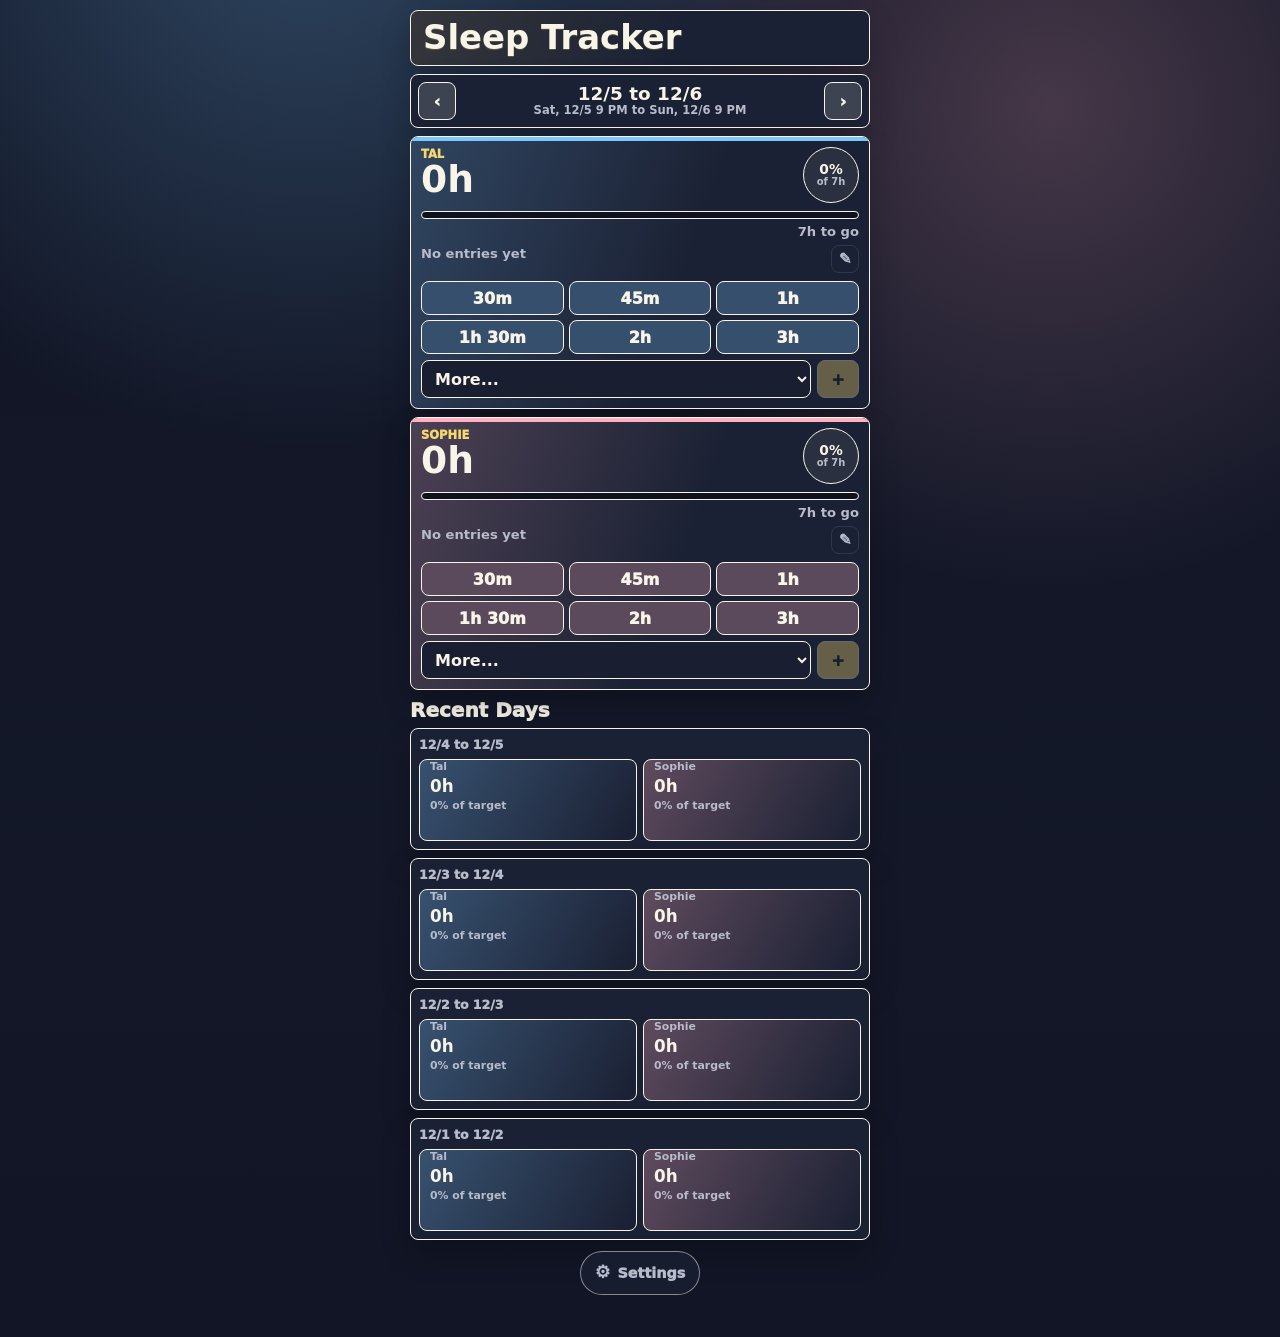
==== index.html @ 24a808a4 "Center labeled settings button" ====
<!doctype html>
<html lang="en">
<head>
  <meta charset="utf-8">
  <meta name="viewport" content="width=device-width, initial-scale=1, viewport-fit=cover">
  <title>Sleep Tracker</title>
  <meta name="theme-color" content="#111525">
  <meta name="apple-mobile-web-app-title" content="Sleep">
  <link rel="icon" href="images/sleep-tracker-icon.png" type="image/png">
  <link rel="shortcut icon" href="images/sleep-tracker-icon.png" type="image/png">
  <link rel="apple-touch-icon" href="images/sleep-tracker-icon.png">
  <link rel="manifest" href="manifest.webmanifest">
  <link rel="stylesheet" href="styles.css">
</head>
<body>
  <main class="app-shell">
    <header class="top-bar">
      <h1>Sleep Tracker</h1>
    </header>

    <section class="period-nav" aria-label="Sleep day controls">
      <button type="button" data-prev-period aria-label="Previous sleep day">‹</button>
      <div>
        <strong data-period-title>9/17 to 9/18</strong>
        <span data-period-range>Thu 9/17 9 PM to Fri 9/18 9 PM</span>
      </div>
      <button type="button" data-next-period aria-label="Next sleep day">›</button>
    </section>

    <section class="today-grid" data-today-grid aria-label="Sleep totals"></section>

    <section class="history-section" aria-label="Nearby sleep days">
      <div class="section-heading">
        <h2>Recent Days</h2>
      </div>
      <div class="history-list" data-history-list></div>
    </section>

    <footer class="bottom-tools">
      <button type="button" class="settings-button" data-open-settings aria-label="Open settings" title="Settings">
        <span aria-hidden="true">&#9881;</span>
        <span>Settings</span>
      </button>
    </footer>
  </main>

  <div class="modal-backdrop" data-settings-backdrop hidden></div>
  <section class="settings-modal" data-settings-modal hidden role="dialog" aria-modal="true" aria-labelledby="settings-title">
    <div class="settings-panel">
      <header>
        <div>
          <p class="eyebrow">Sleep tracker</p>
          <h2 id="settings-title">Settings</h2>
        </div>
        <button type="button" class="plain-x" data-close-settings aria-label="Close settings">×</button>
      </header>

      <section class="settings-section" aria-label="Device settings">
        <h3>Device</h3>
        <div class="self-setting">
          <span>Who am I?</span>
          <div class="person-toggle" data-person-toggle data-selected="Tal" role="radiogroup" aria-label="Who am I?">
            <button type="button" data-self-option="Tal" role="radio" aria-checked="true">Tal</button>
            <button type="button" data-self-option="Sophie" role="radio" aria-checked="false">Sophie</button>
          </div>
        </div>
        <div class="theme-setting">
          <span>Style</span>
          <div class="theme-picker" role="group" aria-label="Style">
            <button type="button" data-theme-option="night" aria-pressed="false" title="Night Shift">
              <span class="theme-icon theme-icon--night" aria-hidden="true"><i></i></span>
              <span>Night</span>
            </button>
            <button type="button" data-theme-option="moon" aria-pressed="false" title="Moon Cards">
              <span class="theme-icon theme-icon--moon" aria-hidden="true"><i></i></span>
              <span>Moon</span>
            </button>
            <button type="button" data-theme-option="ledger" aria-pressed="false" title="Soft Ledger">
              <span class="theme-icon theme-icon--ledger" aria-hidden="true"><i></i></span>
              <span>Ledger</span>
            </button>
            <button type="button" data-theme-option="sunrise" aria-pressed="false" title="Sunrise">
              <span class="theme-icon theme-icon--sunrise" aria-hidden="true"><i></i></span>
              <span>Sunrise</span>
            </button>
          </div>
        </div>
        <label class="toggle-row">
          <span>Compact mode</span>
          <input type="checkbox" data-setting-compact>
        </label>
      </section>

      <section class="settings-section" aria-label="Sleep target settings">
        <h3>Sleep Targets</h3>
        <div class="target-grid">
          <label>
            <span>Tal</span>
            <select data-target-tal></select>
          </label>
          <label>
            <span>Sophie</span>
            <select data-target-sophie></select>
          </label>
        </div>
        <small class="settings-help">Targets sync through the shared sheet once the updated Apps Script is deployed.</small>
      </section>

      <details class="settings-section advanced-settings">
        <summary>
          <span>Advanced settings</span>
          <span class="advanced-arrow" aria-hidden="true">⌄</span>
        </summary>
        <div class="advanced-panel">
          <a class="spreadsheet-link" data-spreadsheet-link href="#" target="_blank" rel="noopener" hidden>Backend Spreadsheet</a>
          <small class="settings-help" data-spreadsheet-missing>Backend spreadsheet link appears after the updated backend syncs once.</small>
          <button type="button" class="subtle-danger" data-reset-local>Reset this phone</button>
        </div>
      </details>

      <div class="settings-actions">
        <button type="button" class="primary" data-save-settings>Save</button>
      </div>
    </div>
  </section>

  <div class="modal-backdrop" data-entry-backdrop hidden></div>
  <section class="entry-modal" data-entry-modal hidden role="dialog" aria-modal="true" aria-labelledby="entry-title">
    <div class="entry-panel">
      <header>
        <div>
          <p class="eyebrow">Sleep entry</p>
          <h2 id="entry-title">Edit sleep</h2>
        </div>
        <button type="button" class="plain-x" data-close-entry aria-label="Cancel edit">×</button>
      </header>

      <label>
        <span>Duration</span>
        <select data-entry-minutes></select>
      </label>

      <div class="entry-actions">
        <button type="button" class="primary" data-save-entry>Save</button>
        <button type="button" class="danger" data-delete-entry>Delete</button>
      </div>
    </div>
  </section>

  <script src="config.js"></script>
  <script src="app.js"></script>
</body>
</html>
---- styles.css ----
:root {
  --ink: #f8f4e8;
  --muted: #b7bbca;
  --bg: #111525;
  --paper: #1b2134;
  --line: #394058;
  --tal: #7cc7ff;
  --sophie: #ffb0c3;
  --accent: #f5d66f;
  --danger: #dd6b6b;
  --shadow: 0 14px 30px rgba(0, 0, 0, 0.24);
}

body[data-theme="moon"] {
  --ink: #17162f;
  --muted: #6f6b80;
  --bg: #f6f1ff;
  --paper: #fffdf7;
  --line: #ddd3f0;
  --tal: #9fc8ff;
  --sophie: #ffd1dc;
  --accent: #c8f18b;
  --danger: #d6485f;
  --shadow: 5px 5px 0 rgba(23, 22, 47, 0.16);
}

body[data-theme="ledger"] {
  --ink: #18231c;
  --muted: #697369;
  --bg: #f7f8ee;
  --paper: #fffef8;
  --line: #d9decf;
  --tal: #b8efd8;
  --sophie: #ffe2a8;
  --accent: #88d1f1;
  --danger: #d84a3c;
  --shadow: 4px 4px 0 rgba(24, 35, 28, 0.13);
}

body[data-theme="sunrise"] {
  --ink: #241a23;
  --muted: #786b72;
  --bg: #fff4e8;
  --paper: #fffdfa;
  --line: #ead8c8;
  --tal: #b5e9ff;
  --sophie: #ffc5a9;
  --accent: #ffd166;
  --danger: #d95d50;
  --shadow: 0 12px 26px rgba(36, 26, 35, 0.14);
}

* { box-sizing: border-box; }

html {
  -webkit-text-size-adjust: 100%;
  scroll-behavior: smooth;
}

body {
  margin: 0;
  min-height: 100vh;
  color: var(--ink);
  background:
    radial-gradient(circle at 24% -8%, color-mix(in srgb, var(--tal) 28%, transparent), transparent 32%),
    radial-gradient(circle at 82% 8%, color-mix(in srgb, var(--sophie) 22%, transparent), transparent 30%),
    linear-gradient(180deg, var(--bg), color-mix(in srgb, var(--bg) 76%, var(--paper)) 58%, var(--bg));
  font-family: Inter, ui-sans-serif, system-ui, -apple-system, BlinkMacSystemFont, "Segoe UI", sans-serif;
  padding: env(safe-area-inset-top) env(safe-area-inset-right) env(safe-area-inset-bottom) env(safe-area-inset-left);
}

body.is-modal-open { overflow: hidden; }
body.reduce-motion *, body.reduce-motion *::before, body.reduce-motion *::after {
  transition: none !important;
  animation: none !important;
  scroll-behavior: auto !important;
}

button, input, select { font: inherit; }
button { cursor: pointer; color: inherit; }
[hidden] { display: none !important; }

.app-shell {
  width: min(100% - 18px, 460px);
  margin: 0 auto;
  padding: 10px 0 42px;
  display: grid;
  gap: 8px;
}

.top-bar,
.period-nav,
.sleep-card,
.history-day,
.settings-panel,
.entry-panel {
  border: 1px solid var(--ink);
  border-radius: 8px;
  background: var(--paper);
  box-shadow: var(--shadow);
}

.top-bar {
  min-height: 56px;
  display: block;
  padding: 10px 12px;
  background:
    linear-gradient(110deg, color-mix(in srgb, var(--accent) 12%, transparent), transparent 58%),
    var(--paper);
}

.top-bar h1 {
  margin: 0;
  font-size: clamp(1.82rem, 7.4vw, 2.12rem);
  line-height: 0.98;
  letter-spacing: 0;
  text-wrap: nowrap;
  text-shadow: 0 1px 0 color-mix(in srgb, var(--accent) 22%, transparent);
}

button {
  min-height: 38px;
  border: 1px solid var(--ink);
  border-radius: 8px;
  background: color-mix(in srgb, var(--paper) 84%, var(--ink));
  color: var(--ink);
  padding: 0 10px;
  font-weight: 950;
  box-shadow: none;
  transition: transform 150ms ease, background 150ms ease;
}

button:hover {
  transform: translateY(-1px);
}

button.primary {
  background: var(--accent);
  color: #111525;
}

button.danger,
.danger {
  color: var(--danger);
  border-color: var(--danger);
}

.settings-button {
  width: auto;
  min-height: 44px;
  padding: 0 14px;
  display: inline-flex;
  align-items: center;
  justify-content: center;
  gap: 7px;
  margin: 0 auto;
  border-color: color-mix(in srgb, var(--ink) 50%, transparent);
  border-radius: 999px;
  background: color-mix(in srgb, var(--paper) 72%, transparent);
  color: var(--muted);
  font-size: 0.9rem;
  line-height: 1;
}

.settings-button span:first-child {
  font-size: 1.1rem;
}

.settings-button:hover {
  color: var(--ink);
  background: color-mix(in srgb, var(--accent) 22%, var(--paper));
  transform: translateY(-1px);
}

.bottom-tools {
  display: flex;
  justify-content: center;
  padding: 3px 2px 0;
}

.period-nav {
  display: grid;
  grid-template-columns: 38px minmax(0, 1fr) 38px;
  gap: 6px;
  align-items: center;
  padding: 7px;
  text-align: center;
}

.period-nav strong {
  display: block;
  font-size: 1.15rem;
  line-height: 1.05;
}

.period-nav span {
  display: block;
  color: var(--muted);
  font-size: 0.72rem;
  font-weight: 830;
  line-height: 1.2;
}

.today-grid {
  display: grid;
  gap: 8px;
}

.sleep-card {
  position: relative;
  overflow: hidden;
  padding: 10px;
  background:
    linear-gradient(110deg, color-mix(in srgb, var(--card-color) 22%, transparent), transparent 58%),
    var(--paper);
}

.sleep-card::before {
  content: "";
  position: absolute;
  inset: 0;
  height: 4px;
  background: var(--card-color);
}

.tal-card { --card-color: var(--tal); }
.sophie-card { --card-color: var(--sophie); }

.card-top {
  display: flex;
  justify-content: space-between;
  gap: 8px;
  align-items: start;
}

.person-name {
  margin: 0 0 2px;
  color: var(--accent);
  text-transform: uppercase;
  font-size: 0.72rem;
  font-weight: 950;
}

.card-top h2 {
  margin: 0;
  font-size: 2.35rem;
  line-height: 0.9;
}

.goal-badge {
  width: 56px;
  min-height: 56px;
  border-radius: 50%;
  display: grid;
  place-items: center;
  align-content: center;
  background: conic-gradient(var(--card-color) var(--progress), rgba(127,127,127,0.16) 0);
  border: 1px solid var(--ink);
  font-size: 0.62rem;
  text-align: center;
}

.goal-badge strong {
  font-size: 0.86rem;
  line-height: 1;
}

.goal-badge span {
  color: var(--muted);
  font-weight: 850;
}

.progress-track {
  height: 8px;
  border: 1px solid var(--ink);
  border-radius: 999px;
  margin: 8px 0 5px;
  overflow: hidden;
  background: color-mix(in srgb, var(--bg) 82%, #000);
}

.progress-track span {
  display: block;
  width: var(--progress);
  height: 100%;
  background: var(--card-color);
}

.sleep-status {
  display: flex;
  justify-content: flex-end;
  margin: 0 0 6px;
  color: var(--muted);
  font-size: 0.82rem;
  font-weight: 900;
}

.sleep-status strong {
  color: var(--muted);
}

.entry-row {
  display: grid;
  grid-template-columns: minmax(0, 1fr) 30px;
  gap: 6px;
  align-items: start;
  min-height: 26px;
}

.entry-list {
  color: color-mix(in srgb, var(--ink) 86%, var(--muted));
  font-size: 0.82rem;
  font-weight: 760;
  line-height: 1.35;
}

.entry-piece {
  display: inline-flex;
  align-items: baseline;
  gap: 0.18rem;
  margin: 0 0.55rem 0.18rem 0;
}

.entry-link {
  display: inline;
  min-height: 0;
  border: 0;
  border-radius: 0;
  background: transparent;
  color: inherit;
  padding: 0 1px;
  font-weight: 820;
  text-align: left;
  pointer-events: auto;
  text-decoration: underline;
  text-decoration-thickness: 1px;
  text-underline-offset: 3px;
  text-decoration-color: color-mix(in srgb, var(--card-color) 64%, transparent);
}

.entry-list.is-editing .entry-link {
  color: var(--accent);
  text-decoration-color: currentColor;
}

.entry-link:hover {
  color: var(--accent);
}

.entry-separator {
  color: var(--muted);
}

.empty-entry {
  color: var(--muted);
}

.edit-icon {
  justify-self: end;
  width: 28px;
  min-height: 28px;
  padding: 0;
  border-color: color-mix(in srgb, var(--line) 70%, transparent);
  background: transparent;
  color: var(--muted);
  font-size: 0.95rem;
}

.edit-icon:hover {
  color: var(--ink);
  background: color-mix(in srgb, var(--accent) 22%, transparent);
}

.quick-add {
  margin-top: 8px;
}

.quick-add div {
  display: grid;
  grid-template-columns: repeat(3, minmax(0, 1fr));
  gap: 5px;
}

.quick-add button {
  min-height: 34px;
  padding: 0 4px;
  background: color-mix(in srgb, var(--card-color) 28%, var(--paper));
}

.custom-add {
  display: grid;
  grid-template-columns: minmax(0, 1fr) 42px;
  gap: 6px;
  margin-top: 6px;
}

.custom-add button {
  padding: 0;
  background: var(--accent);
  color: #111525;
}

.custom-add button:disabled {
  opacity: 0.34;
  cursor: default;
}

input, select {
  width: 100%;
  min-height: 38px;
  border: 1px solid var(--ink);
  border-radius: 8px;
  background: color-mix(in srgb, var(--paper) 78%, var(--bg));
  color: var(--ink);
  padding: 7px 9px;
  font-weight: 850;
}

label {
  display: grid;
  gap: 5px;
}

label span,
.self-setting > span,
.theme-setting > span,
.eyebrow {
  color: var(--muted);
  text-transform: uppercase;
  font-size: 0.72rem;
  font-weight: 950;
}

.history-section {
  display: grid;
  gap: 7px;
  margin-top: 2px;
}

.section-heading h2 {
  margin: 0;
  color: var(--ink);
  font-size: 1.25rem;
  line-height: 1.05;
  font-weight: 950;
}

.history-list {
  display: grid;
  gap: 8px;
}

.history-day {
  padding: 8px;
}

.history-day h3 {
  margin: 0 0 7px;
  color: var(--muted);
  font-size: 0.78rem;
  font-weight: 950;
}

.mini-pair {
  display: grid;
  grid-template-columns: 1fr 1fr;
  gap: 6px;
}

.mini-card {
  min-height: 82px;
  display: grid;
  align-content: start;
  gap: 3px;
  text-align: left;
  background:
    linear-gradient(120deg, color-mix(in srgb, var(--card-color) 30%, transparent), transparent),
    color-mix(in srgb, var(--paper) 86%, var(--bg));
}

.mini-card span,
.mini-card small {
  color: var(--muted);
  font-size: 0.68rem;
  font-weight: 900;
}

.mini-card strong {
  font-size: 1.05rem;
}

.modal-backdrop {
  position: fixed;
  inset: 0;
  z-index: 10;
  background: rgba(0, 0, 0, 0.62);
}

.settings-modal,
.entry-modal {
  position: fixed;
  inset: 8px;
  z-index: 11;
  display: grid;
  place-items: end center;
}

.settings-panel,
.entry-panel {
  width: min(100%, 440px);
  max-height: calc(100vh - 16px);
  overflow-y: auto;
  padding: 14px;
  display: grid;
  gap: 12px;
}

.settings-panel header,
.entry-panel header {
  display: flex;
  justify-content: space-between;
  gap: 12px;
  align-items: start;
}

.settings-panel h2,
.entry-panel h2 {
  margin: 0;
  font-size: 1.85rem;
}

.plain-x {
  width: 40px;
  min-height: 40px;
  padding: 0;
  font-size: 1.35rem;
  line-height: 1;
  transition: transform 150ms ease, background 150ms ease;
}

.plain-x:hover {
  transform: rotate(12deg);
}

.settings-section {
  display: grid;
  gap: 9px;
  border-top: 1px solid var(--line);
  padding-top: 10px;
}

.settings-section h3 {
  margin: 0;
  font-size: 1rem;
}

.self-setting {
  display: grid;
  gap: 7px;
}

.person-toggle {
  position: relative;
  display: grid;
  grid-template-columns: 1fr 1fr;
  gap: 0;
  padding: 4px;
  border: 1px solid var(--line);
  border-radius: 999px;
  background: color-mix(in srgb, var(--paper) 78%, var(--bg));
  overflow: hidden;
}

.person-toggle::before {
  content: "";
  position: absolute;
  left: 4px;
  top: 4px;
  bottom: 4px;
  width: calc(50% - 4px);
  border-radius: 999px;
  background:
    linear-gradient(120deg, color-mix(in srgb, var(--accent) 78%, #fff), color-mix(in srgb, var(--tal) 58%, var(--sophie)));
  box-shadow: inset 0 0 0 1px color-mix(in srgb, var(--ink) 52%, transparent);
  transition: transform 170ms ease;
}

.person-toggle[data-selected="Sophie"]::before {
  transform: translateX(100%);
}

.person-toggle button {
  position: relative;
  z-index: 1;
  min-height: 42px;
  border: 0;
  border-radius: 999px;
  background: transparent;
  color: var(--muted);
  opacity: 0.46;
  font-size: 1rem;
  transition: color 150ms ease, opacity 150ms ease;
}

.person-toggle button:hover {
  transform: none;
}

.person-toggle button.is-selected {
  color: #111525;
  opacity: 1;
}

.theme-setting {
  display: grid;
  gap: 7px;
}

.theme-picker {
  display: grid;
  grid-template-columns: repeat(4, minmax(0, 1fr));
  gap: 7px;
}

.theme-picker button {
  min-height: 74px;
  padding: 7px 5px;
  display: grid;
  place-items: center;
  gap: 5px;
  border-color: var(--line);
  background: color-mix(in srgb, var(--paper) 78%, var(--bg));
  color: var(--muted);
  font-size: 0.68rem;
}

.theme-picker button.is-selected {
  border-color: var(--accent);
  color: var(--ink);
  background: color-mix(in srgb, var(--accent) 18%, var(--paper));
  box-shadow: inset 0 0 0 2px color-mix(in srgb, var(--accent) 34%, transparent);
}

.theme-icon {
  width: 36px;
  height: 36px;
  border: 1px solid currentColor;
  border-radius: 8px;
  display: block;
  position: relative;
  overflow: hidden;
  background: var(--theme-bg);
}

.theme-icon i,
.theme-icon::before,
.theme-icon::after {
  content: "";
  position: absolute;
  display: block;
}

.theme-icon i {
  inset: auto 6px 6px 6px;
  height: 8px;
  border-radius: 999px;
  background: var(--theme-line);
}

.theme-icon::before {
  width: 13px;
  height: 13px;
  left: 7px;
  top: 7px;
  border-radius: 50%;
  background: var(--theme-dot);
}

.theme-icon::after {
  right: 6px;
  top: 8px;
  width: 8px;
  height: 20px;
  border-radius: 999px;
  background: color-mix(in srgb, var(--theme-dot) 64%, transparent);
}

.theme-icon--night {
  --theme-bg: #111525;
  --theme-line: #f5d66f;
  --theme-dot: #7cc7ff;
}

.theme-icon--moon {
  --theme-bg: #f6f1ff;
  --theme-line: #c8f18b;
  --theme-dot: #9fc8ff;
}

.theme-icon--ledger {
  --theme-bg: #f7f8ee;
  --theme-line: #88d1f1;
  --theme-dot: #b8efd8;
}

.theme-icon--sunrise {
  --theme-bg: #fff4e8;
  --theme-line: #ffd166;
  --theme-dot: #ffc5a9;
}

.target-grid {
  display: grid;
  grid-template-columns: 1fr 1fr;
  gap: 8px;
}

.settings-help {
  color: var(--muted);
  font-weight: 760;
  line-height: 1.3;
}

.toggle-row {
  display: grid;
  grid-template-columns: 1fr auto;
  align-items: center;
}

.toggle-row input {
  appearance: none;
  width: 48px;
  min-height: 28px;
  border-radius: 999px;
  padding: 3px;
  background: color-mix(in srgb, var(--line) 62%, var(--paper));
  accent-color: var(--accent);
  position: relative;
  transition: background 160ms ease;
}

.toggle-row input::before {
  content: "";
  display: block;
  width: 20px;
  height: 20px;
  border-radius: 50%;
  background: var(--paper);
  border: 1px solid var(--ink);
  transition: transform 160ms ease;
}

.toggle-row input:checked {
  background: var(--accent);
}

.toggle-row input:checked::before {
  transform: translateX(20px);
}

.advanced-settings {
  gap: 0;
}

.advanced-settings summary {
  min-height: 36px;
  display: flex;
  align-items: center;
  justify-content: space-between;
  gap: 8px;
  color: var(--muted);
  cursor: pointer;
  font-size: 0.82rem;
  font-weight: 900;
  list-style: none;
}

.advanced-settings summary::-webkit-details-marker {
  display: none;
}

.advanced-arrow {
  color: var(--accent);
  transition: transform 150ms ease;
}

.advanced-settings[open] .advanced-arrow {
  transform: rotate(180deg);
}

.advanced-panel {
  display: grid;
  gap: 8px;
  padding-top: 6px;
}

.spreadsheet-link {
  min-height: 34px;
  border: 1px solid color-mix(in srgb, var(--line) 64%, transparent);
  border-radius: 8px;
  display: flex;
  align-items: center;
  justify-content: space-between;
  gap: 8px;
  padding: 7px 9px;
  color: var(--muted);
  background: transparent;
  font-size: 0.82rem;
  font-weight: 850;
  text-decoration: none;
}

.spreadsheet-link::after {
  content: "↗";
  color: var(--accent);
  font-weight: 950;
}

.spreadsheet-link:hover {
  color: var(--ink);
  background: color-mix(in srgb, var(--accent) 10%, transparent);
  transform: translateY(-1px);
}

.entry-actions {
  display: grid;
  grid-template-columns: 1fr 1fr;
  gap: 7px;
}

.subtle-danger {
  min-height: 34px;
  border-color: color-mix(in srgb, var(--danger) 46%, transparent);
  background: transparent;
  color: color-mix(in srgb, var(--danger) 86%, var(--muted));
  font-size: 0.82rem;
}

.settings-actions {
  display: grid;
}

body.compact-mode .app-shell {
  gap: 6px;
}

body.compact-mode .sleep-card {
  padding: 8px;
}

body.compact-mode .card-top h2 {
  font-size: 2rem;
}

body.compact-mode .goal-badge {
  width: 48px;
  min-height: 48px;
}

body.compact-mode .quick-add button {
  min-height: 30px;
}

body.compact-mode .period-nav span,
body.compact-mode .entry-list,
body.compact-mode .sleep-status {
  font-size: 0.74rem;
}

@media (max-width: 390px) {
  .quick-add div { grid-template-columns: repeat(2, minmax(0, 1fr)); }
  .top-bar h1 { font-size: 1.72rem; }
  .theme-picker { grid-template-columns: repeat(2, minmax(0, 1fr)); }
}
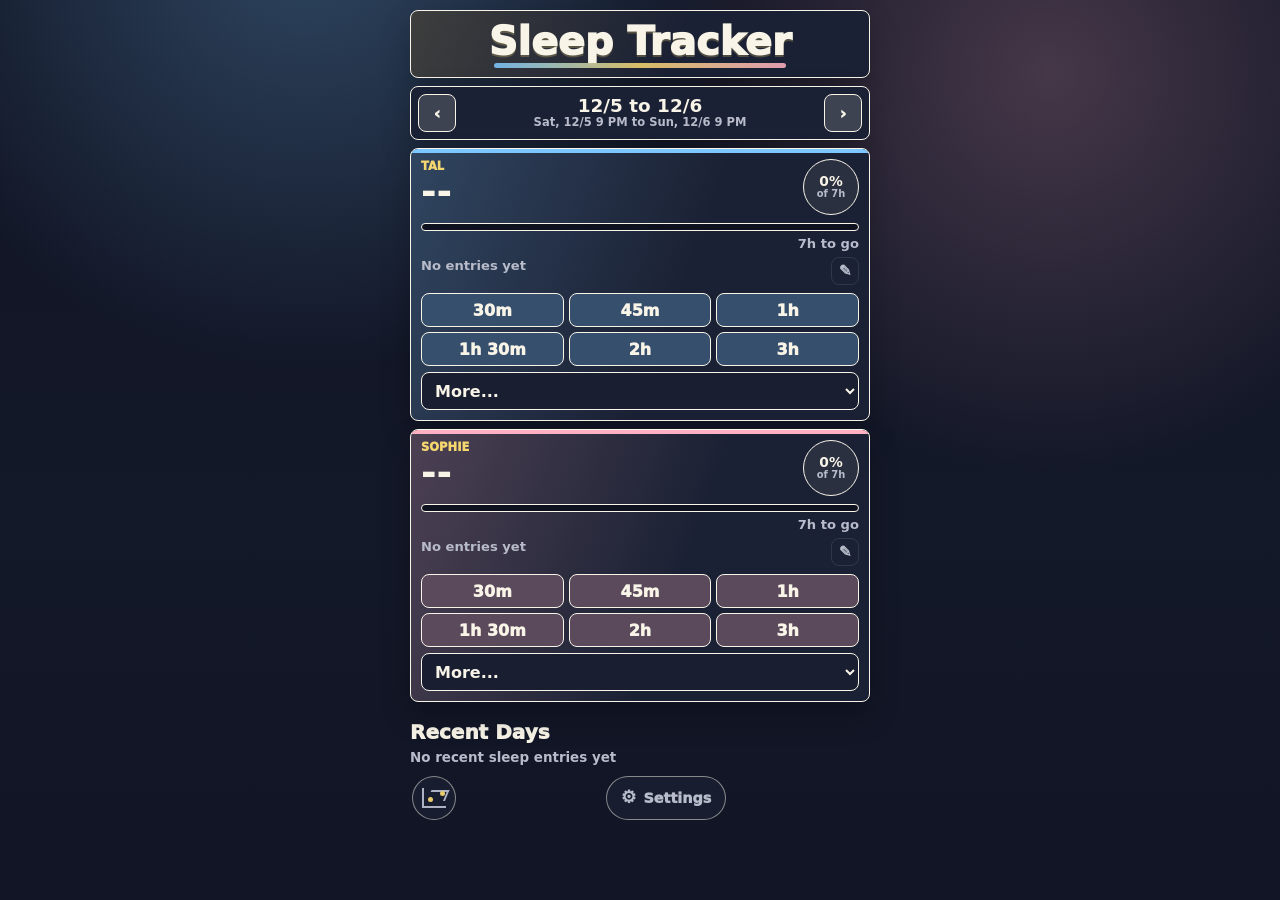
==== commit f85ac8ce: "Add sleep history chart" ====
--- a/index.html
+++ b/index.html
@@ -37,6 +37,9 @@
     </section>
 
     <footer class="bottom-tools">
+      <button type="button" class="history-button" data-open-history aria-label="Open sleep history" title="Sleep history">
+        <span class="line-chart-icon" aria-hidden="true"><i></i></span>
+      </button>
       <button type="button" class="settings-button" data-open-settings aria-label="Open settings" title="Settings">
         <span aria-hidden="true">&#9881;</span>
         <span>Settings</span>
@@ -124,6 +127,25 @@
     </div>
   </section>
 
+  <div class="modal-backdrop" data-history-backdrop hidden></div>
+  <section class="history-modal" data-history-modal hidden role="dialog" aria-modal="true" aria-labelledby="history-title">
+    <div class="history-panel">
+      <header>
+        <div>
+          <p class="eyebrow">Sleep tracker</p>
+          <h2 id="history-title">Sleep history</h2>
+        </div>
+        <button type="button" class="plain-x" data-close-history aria-label="Close history">×</button>
+      </header>
+      <div class="history-legend" aria-label="Chart legend">
+        <span><i class="tal-legend"></i>Tal</span>
+        <span><i class="sophie-legend"></i>Sophie</span>
+        <span><i class="star-legend"></i>Target met</span>
+      </div>
+      <div class="history-chart-shell" data-history-chart></div>
+    </div>
+  </section>
+
   <div class="modal-backdrop" data-entry-backdrop hidden></div>
   <section class="entry-modal" data-entry-modal hidden role="dialog" aria-modal="true" aria-labelledby="entry-title">
     <div class="entry-panel">
--- a/styles.css
+++ b/styles.css
@@ -93,6 +93,7 @@
 .sleep-card,
 .history-day,
 .settings-panel,
+.history-panel,
 .entry-panel {
   border: 1px solid var(--ink);
   border-radius: 8px;
@@ -101,21 +102,37 @@
 }
 
 .top-bar {
-  min-height: 56px;
+  min-height: 68px;
   display: block;
-  padding: 10px 12px;
+  padding: 12px 14px 10px;
+  text-align: center;
   background:
-    linear-gradient(110deg, color-mix(in srgb, var(--accent) 12%, transparent), transparent 58%),
+    linear-gradient(110deg, color-mix(in srgb, var(--accent) 16%, transparent), transparent 58%),
     var(--paper);
 }
 
 .top-bar h1 {
+  position: relative;
+  display: inline-block;
   margin: 0;
-  font-size: clamp(1.82rem, 7.4vw, 2.12rem);
-  line-height: 0.98;
+  font-size: 2.48rem;
+  line-height: 0.94;
   letter-spacing: 0;
-  text-wrap: nowrap;
-  text-shadow: 0 1px 0 color-mix(in srgb, var(--accent) 22%, transparent);
+  white-space: nowrap;
+  font-weight: 1000;
+  text-shadow: 0 2px 0 color-mix(in srgb, var(--accent) 24%, transparent);
+}
+
+.top-bar h1::after {
+  content: "";
+  position: absolute;
+  left: 5px;
+  right: 5px;
+  bottom: -8px;
+  height: 5px;
+  border-radius: 999px;
+  background: linear-gradient(90deg, var(--tal), var(--accent), var(--sophie));
+  opacity: 0.86;
 }
 
 button {
@@ -172,8 +189,73 @@
   transform: translateY(-1px);
 }
 
+.history-button {
+  width: 44px;
+  min-height: 44px;
+  padding: 0;
+  display: inline-grid;
+  place-items: center;
+  border-color: color-mix(in srgb, var(--ink) 50%, transparent);
+  border-radius: 999px;
+  background: color-mix(in srgb, var(--paper) 72%, transparent);
+  color: var(--muted);
+}
+
+.history-button:hover {
+  color: var(--ink);
+  background: color-mix(in srgb, var(--accent) 22%, var(--paper));
+}
+
+.line-chart-icon {
+  position: relative;
+  width: 24px;
+  height: 20px;
+  border-left: 2px solid currentColor;
+  border-bottom: 2px solid currentColor;
+  opacity: 0.95;
+}
+
+.line-chart-icon::before,
+.line-chart-icon::after,
+.line-chart-icon i {
+  content: "";
+  position: absolute;
+  display: block;
+}
+
+.line-chart-icon::before {
+  left: 3px;
+  bottom: 5px;
+  width: 16px;
+  height: 9px;
+  border-top: 2px solid currentColor;
+  border-right: 2px solid currentColor;
+  transform: skew(-22deg);
+  transform-origin: bottom left;
+}
+
+.line-chart-icon::after,
+.line-chart-icon i {
+  width: 5px;
+  height: 5px;
+  border-radius: 50%;
+  background: var(--accent);
+}
+
+.line-chart-icon::after {
+  left: 4px;
+  bottom: 4px;
+}
+
+.line-chart-icon i {
+  right: 1px;
+  top: 3px;
+}
+
 .bottom-tools {
   display: flex;
+  gap: 8px;
+  align-items: center;
   justify-content: center;
   padding: 3px 2px 0;
 }
@@ -241,6 +323,15 @@
   font-weight: 950;
 }
 
+.target-star {
+  display: inline-block;
+  margin-left: 6px;
+  color: var(--accent);
+  font-size: 0.9rem;
+  line-height: 1;
+  filter: drop-shadow(0 0 5px color-mix(in srgb, var(--accent) 42%, transparent));
+}
+
 .card-top h2 {
   margin: 0;
   font-size: 2.35rem;
@@ -307,11 +398,21 @@
   min-height: 26px;
 }
 
+.entry-row.is-editing {
+  grid-template-columns: 1fr;
+  gap: 8px;
+}
+
 .entry-list {
   color: color-mix(in srgb, var(--ink) 86%, var(--muted));
   font-size: 0.82rem;
   font-weight: 760;
   line-height: 1.35;
+}
+
+.entry-list.is-editing {
+  display: grid;
+  gap: 6px;
 }
 
 .entry-piece {
@@ -347,6 +448,61 @@
   color: var(--accent);
 }
 
+.entry-edit-row {
+  min-height: 38px;
+  display: grid;
+  grid-template-columns: minmax(0, 1fr) auto;
+  gap: 8px;
+  align-items: center;
+  border: 1px solid color-mix(in srgb, var(--line) 72%, transparent);
+  border-radius: 8px;
+  padding: 4px 5px 4px 9px;
+  background: color-mix(in srgb, var(--bg) 38%, transparent);
+}
+
+.entry-edit-duration {
+  min-height: 28px;
+  justify-self: start;
+  border: 0;
+  border-radius: 0;
+  background: transparent;
+  color: var(--ink);
+  padding: 0;
+  font-size: 0.95rem;
+  font-weight: 950;
+  text-align: left;
+}
+
+.entry-edit-duration:hover {
+  color: var(--accent);
+  transform: none;
+}
+
+.entry-edit-actions {
+  display: flex;
+  gap: 5px;
+}
+
+.entry-action-button {
+  width: 30px;
+  min-height: 30px;
+  padding: 0;
+  border-color: color-mix(in srgb, var(--line) 70%, transparent);
+  background: color-mix(in srgb, var(--paper) 52%, transparent);
+  color: var(--muted);
+  font-size: 1rem;
+}
+
+.entry-action-button:hover {
+  color: var(--ink);
+  background: color-mix(in srgb, var(--accent) 18%, transparent);
+}
+
+.entry-action-button.danger:hover {
+  color: var(--danger);
+  background: color-mix(in srgb, var(--danger) 13%, transparent);
+}
+
 .entry-separator {
   color: var(--muted);
 }
@@ -371,6 +527,15 @@
   background: color-mix(in srgb, var(--accent) 22%, transparent);
 }
 
+.done-editing-button {
+  justify-self: stretch;
+  min-height: 36px;
+  border-color: color-mix(in srgb, var(--accent) 58%, var(--line));
+  background: color-mix(in srgb, var(--accent) 20%, var(--paper));
+  color: var(--ink);
+  font-size: 0.82rem;
+}
+
 .quick-add {
   margin-top: 8px;
 }
@@ -389,20 +554,8 @@
 
 .custom-add {
   display: grid;
-  grid-template-columns: minmax(0, 1fr) 42px;
-  gap: 6px;
+  grid-template-columns: 1fr;
   margin-top: 6px;
-}
-
-.custom-add button {
-  padding: 0;
-  background: var(--accent);
-  color: #111525;
-}
-
-.custom-add button:disabled {
-  opacity: 0.34;
-  cursor: default;
 }
 
 input, select {
@@ -434,7 +587,7 @@
 .history-section {
   display: grid;
   gap: 7px;
-  margin-top: 2px;
+  margin-top: 12px;
 }
 
 .section-heading h2 {
@@ -450,6 +603,13 @@
   gap: 8px;
 }
 
+.empty-history {
+  margin: 0;
+  color: var(--muted);
+  font-size: 0.84rem;
+  font-weight: 820;
+}
+
 .history-day {
   padding: 8px;
 }
@@ -468,16 +628,36 @@
 }
 
 .mini-card {
+  position: relative;
   min-height: 82px;
   display: grid;
   align-content: start;
   gap: 3px;
   text-align: left;
+  overflow: hidden;
   background:
     linear-gradient(120deg, color-mix(in srgb, var(--card-color) 30%, transparent), transparent),
     color-mix(in srgb, var(--paper) 86%, var(--bg));
 }
 
+.mini-card::before {
+  content: "";
+  position: absolute;
+  inset: 0 auto 0 0;
+  width: var(--mini-progress);
+  background: linear-gradient(90deg, color-mix(in srgb, var(--card-color) 35%, transparent), transparent);
+  opacity: 0.82;
+}
+
+.mini-card > * {
+  position: relative;
+  z-index: 1;
+}
+
+.mini-card.is-empty {
+  opacity: 0.72;
+}
+
 .mini-card span,
 .mini-card small {
   color: var(--muted);
@@ -487,6 +667,12 @@
 
 .mini-card strong {
   font-size: 1.05rem;
+}
+
+.mini-star {
+  margin-left: 4px;
+  color: var(--accent);
+  font-style: normal;
 }
 
 .modal-backdrop {
@@ -497,15 +683,28 @@
 }
 
 .settings-modal,
+.history-modal,
 .entry-modal {
   position: fixed;
   inset: 8px;
   z-index: 11;
   display: grid;
+}
+
+.settings-modal {
   place-items: end center;
 }
 
+.entry-modal {
+  place-items: center;
+}
+
+.history-modal {
+  place-items: center;
+}
+
 .settings-panel,
+.history-panel,
 .entry-panel {
   width: min(100%, 440px);
   max-height: calc(100vh - 16px);
@@ -515,7 +714,12 @@
   gap: 12px;
 }
 
+.history-panel {
+  width: min(100%, 720px);
+}
+
 .settings-panel header,
+.history-panel header,
 .entry-panel header {
   display: flex;
   justify-content: space-between;
@@ -524,9 +728,150 @@
 }
 
 .settings-panel h2,
+.history-panel h2,
 .entry-panel h2 {
   margin: 0;
   font-size: 1.85rem;
+}
+
+.history-legend {
+  display: flex;
+  flex-wrap: wrap;
+  gap: 7px;
+  color: var(--muted);
+  font-size: 0.76rem;
+  font-weight: 900;
+}
+
+.history-legend span {
+  display: inline-flex;
+  align-items: center;
+  gap: 5px;
+}
+
+.history-legend i {
+  width: 14px;
+  height: 4px;
+  border-radius: 999px;
+  display: inline-block;
+}
+
+.history-legend .tal-legend {
+  background: var(--tal);
+}
+
+.history-legend .sophie-legend {
+  background: var(--sophie);
+}
+
+.history-legend .star-legend {
+  width: auto;
+  height: auto;
+  color: var(--accent);
+  font-style: normal;
+  line-height: 1;
+}
+
+.history-legend .star-legend::before {
+  content: "★";
+}
+
+.history-chart-frame {
+  display: grid;
+  grid-template-columns: 42px minmax(0, 1fr);
+  border: 1px solid var(--line);
+  border-radius: 8px;
+  overflow: hidden;
+  background: color-mix(in srgb, var(--bg) 32%, transparent);
+}
+
+.history-y-axis {
+  position: relative;
+  border-right: 1px solid var(--line);
+  background: color-mix(in srgb, var(--paper) 86%, var(--bg));
+}
+
+.history-y-axis span {
+  position: absolute;
+  right: 7px;
+  transform: translateY(-50%);
+  color: var(--muted);
+  font-size: 0.66rem;
+  font-weight: 900;
+}
+
+.history-scroll {
+  overflow-x: auto;
+  overflow-y: hidden;
+  overscroll-behavior-x: contain;
+  -webkit-overflow-scrolling: touch;
+}
+
+.history-scroll:focus {
+  outline: 2px solid color-mix(in srgb, var(--accent) 60%, transparent);
+  outline-offset: -2px;
+}
+
+.history-svg {
+  display: block;
+}
+
+.chart-grid {
+  stroke: color-mix(in srgb, var(--line) 58%, transparent);
+  stroke-width: 1;
+}
+
+.chart-axis {
+  stroke: color-mix(in srgb, var(--ink) 38%, transparent);
+  stroke-width: 1.2;
+}
+
+.history-line {
+  fill: none;
+  stroke-width: 3;
+  stroke-linecap: round;
+  stroke-linejoin: round;
+}
+
+.tal-line {
+  stroke: var(--tal);
+}
+
+.sophie-line {
+  stroke: var(--sophie);
+}
+
+.chart-dot {
+  stroke: var(--paper);
+  stroke-width: 2;
+}
+
+.tal-dot {
+  fill: var(--tal);
+}
+
+.sophie-dot {
+  fill: var(--sophie);
+}
+
+.chart-star {
+  fill: var(--accent);
+  font-size: 13px;
+  font-weight: 950;
+  text-anchor: middle;
+}
+
+.chart-date-label {
+  fill: var(--muted);
+  font-size: 11px;
+  font-weight: 850;
+  text-anchor: middle;
+}
+
+.chart-empty {
+  padding: 12px;
+  border: 1px solid var(--line);
+  border-radius: 8px;
 }
 
 .plain-x {
@@ -869,6 +1214,11 @@
 
 @media (max-width: 390px) {
   .quick-add div { grid-template-columns: repeat(2, minmax(0, 1fr)); }
-  .top-bar h1 { font-size: 1.72rem; }
+  .top-bar { min-height: 62px; }
+  .top-bar h1 { font-size: 2.12rem; }
   .theme-picker { grid-template-columns: repeat(2, minmax(0, 1fr)); }
 }
+
+@media (max-width: 340px) {
+  .top-bar h1 { font-size: 1.92rem; }
+}
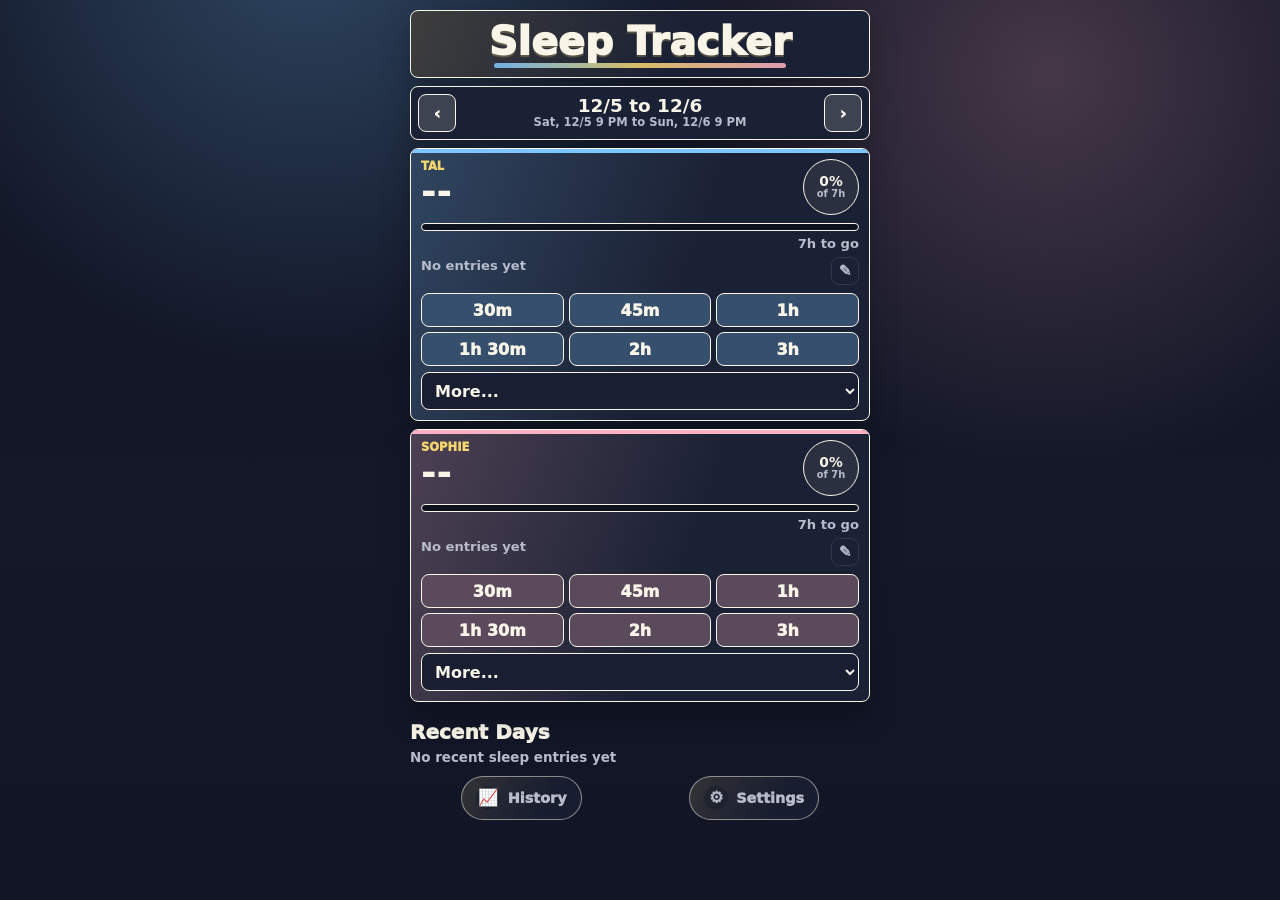
==== commit 04eb3cd0: "Polish sleep history modal" ====
--- a/index.html
+++ b/index.html
@@ -37,11 +37,12 @@
     </section>
 
     <footer class="bottom-tools">
-      <button type="button" class="history-button" data-open-history aria-label="Open sleep history" title="Sleep history">
-        <span class="line-chart-icon" aria-hidden="true"><i></i></span>
+      <button type="button" class="bottom-action history-button" data-open-history aria-label="Open sleep history" title="Sleep history">
+        <span class="tool-emoji" aria-hidden="true">📈</span>
+        <span>History</span>
       </button>
-      <button type="button" class="settings-button" data-open-settings aria-label="Open settings" title="Settings">
-        <span aria-hidden="true">&#9881;</span>
+      <button type="button" class="bottom-action settings-button" data-open-settings aria-label="Open settings" title="Settings">
+        <span class="tool-emoji" aria-hidden="true">⚙</span>
         <span>Settings</span>
       </button>
     </footer>
--- a/styles.css
+++ b/styles.css
@@ -162,99 +162,46 @@
   border-color: var(--danger);
 }
 
-.settings-button {
+.bottom-action {
   width: auto;
   min-height: 44px;
   padding: 0 14px;
   display: inline-flex;
   align-items: center;
   justify-content: center;
-  gap: 7px;
+  gap: 8px;
   margin: 0 auto;
   border-color: color-mix(in srgb, var(--ink) 50%, transparent);
   border-radius: 999px;
-  background: color-mix(in srgb, var(--paper) 72%, transparent);
+  background:
+    linear-gradient(120deg, color-mix(in srgb, var(--accent) 12%, transparent), transparent 70%),
+    color-mix(in srgb, var(--paper) 72%, transparent);
   color: var(--muted);
   font-size: 0.9rem;
   line-height: 1;
-}
-
-.settings-button span:first-child {
-  font-size: 1.1rem;
-}
-
-.settings-button:hover {
+  min-width: 112px;
+}
+
+.bottom-action .tool-emoji {
+  display: inline-grid;
+  width: 24px;
+  height: 24px;
+  place-items: center;
+  border-radius: 50%;
+  background: color-mix(in srgb, var(--bg) 36%, transparent);
+  font-size: 1.02rem;
+  line-height: 1;
+}
+
+.bottom-action:hover {
   color: var(--ink);
   background: color-mix(in srgb, var(--accent) 22%, var(--paper));
   transform: translateY(-1px);
 }
 
-.history-button {
-  width: 44px;
-  min-height: 44px;
-  padding: 0;
-  display: inline-grid;
-  place-items: center;
-  border-color: color-mix(in srgb, var(--ink) 50%, transparent);
-  border-radius: 999px;
-  background: color-mix(in srgb, var(--paper) 72%, transparent);
-  color: var(--muted);
-}
-
-.history-button:hover {
-  color: var(--ink);
-  background: color-mix(in srgb, var(--accent) 22%, var(--paper));
-}
-
-.line-chart-icon {
-  position: relative;
-  width: 24px;
-  height: 20px;
-  border-left: 2px solid currentColor;
-  border-bottom: 2px solid currentColor;
-  opacity: 0.95;
-}
-
-.line-chart-icon::before,
-.line-chart-icon::after,
-.line-chart-icon i {
-  content: "";
-  position: absolute;
-  display: block;
-}
-
-.line-chart-icon::before {
-  left: 3px;
-  bottom: 5px;
-  width: 16px;
-  height: 9px;
-  border-top: 2px solid currentColor;
-  border-right: 2px solid currentColor;
-  transform: skew(-22deg);
-  transform-origin: bottom left;
-}
-
-.line-chart-icon::after,
-.line-chart-icon i {
-  width: 5px;
-  height: 5px;
-  border-radius: 50%;
-  background: var(--accent);
-}
-
-.line-chart-icon::after {
-  left: 4px;
-  bottom: 4px;
-}
-
-.line-chart-icon i {
-  right: 1px;
-  top: 3px;
-}
-
 .bottom-tools {
   display: flex;
-  gap: 8px;
+  gap: 10px;
   align-items: center;
   justify-content: center;
   padding: 3px 2px 0;
@@ -679,7 +626,12 @@
   position: fixed;
   inset: 0;
   z-index: 10;
-  background: rgba(0, 0, 0, 0.62);
+  background: rgba(0, 0, 0, 0.58);
+  animation: backdrop-in 160ms ease-out both;
+}
+
+.modal-backdrop.is-closing {
+  animation: backdrop-out 160ms ease-in both;
 }
 
 .settings-modal,
@@ -716,6 +668,19 @@
 
 .history-panel {
   width: min(100%, 720px);
+  background:
+    radial-gradient(circle at 18% 0%, color-mix(in srgb, var(--tal) 18%, transparent), transparent 34%),
+    radial-gradient(circle at 82% 8%, color-mix(in srgb, var(--sophie) 16%, transparent), transparent 30%),
+    var(--paper);
+  border-color: color-mix(in srgb, var(--ink) 70%, var(--line));
+}
+
+.history-modal:not([hidden]) .history-panel {
+  animation: history-pop-in 180ms cubic-bezier(0.2, 0.8, 0.2, 1) both;
+}
+
+.history-modal.is-closing .history-panel {
+  animation: history-pop-out 160ms ease-in both;
 }
 
 .settings-panel header,
@@ -737,7 +702,7 @@
 .history-legend {
   display: flex;
   flex-wrap: wrap;
-  gap: 7px;
+  gap: 8px;
   color: var(--muted);
   font-size: 0.76rem;
   font-weight: 900;
@@ -778,24 +743,26 @@
 
 .history-chart-frame {
   display: grid;
-  grid-template-columns: 42px minmax(0, 1fr);
-  border: 1px solid var(--line);
+  grid-template-columns: 46px minmax(0, 1fr);
+  border: 1px solid color-mix(in srgb, var(--line) 66%, transparent);
   border-radius: 8px;
   overflow: hidden;
-  background: color-mix(in srgb, var(--bg) 32%, transparent);
+  background: color-mix(in srgb, var(--bg) 18%, var(--paper));
+  box-shadow: inset 0 1px 0 color-mix(in srgb, var(--ink) 10%, transparent);
 }
 
 .history-y-axis {
   position: relative;
-  border-right: 1px solid var(--line);
-  background: color-mix(in srgb, var(--paper) 86%, var(--bg));
+  border-right: 1px solid color-mix(in srgb, var(--line) 58%, transparent);
+  background:
+    linear-gradient(90deg, color-mix(in srgb, var(--paper) 95%, var(--bg)), color-mix(in srgb, var(--paper) 80%, var(--bg)));
 }
 
 .history-y-axis span {
   position: absolute;
-  right: 7px;
+  right: 8px;
   transform: translateY(-50%);
-  color: var(--muted);
+  color: color-mix(in srgb, var(--muted) 82%, transparent);
   font-size: 0.66rem;
   font-weight: 900;
 }
@@ -805,6 +772,9 @@
   overflow-y: hidden;
   overscroll-behavior-x: contain;
   -webkit-overflow-scrolling: touch;
+  background:
+    linear-gradient(180deg, color-mix(in srgb, var(--paper) 92%, var(--bg)), color-mix(in srgb, var(--paper) 80%, var(--bg)));
+  scrollbar-color: color-mix(in srgb, var(--accent) 48%, var(--line)) transparent;
 }
 
 .history-scroll:focus {
@@ -816,21 +786,38 @@
   display: block;
 }
 
+.chart-plot-bg {
+  fill: color-mix(in srgb, var(--bg) 20%, transparent);
+}
+
 .chart-grid {
-  stroke: color-mix(in srgb, var(--line) 58%, transparent);
+  stroke: color-mix(in srgb, var(--line) 34%, transparent);
   stroke-width: 1;
 }
 
 .chart-axis {
-  stroke: color-mix(in srgb, var(--ink) 38%, transparent);
+  stroke: color-mix(in srgb, var(--muted) 34%, transparent);
   stroke-width: 1.2;
+}
+
+.history-area {
+  opacity: 0.13;
+}
+
+.tal-area {
+  fill: var(--tal);
+}
+
+.sophie-area {
+  fill: var(--sophie);
 }
 
 .history-line {
   fill: none;
-  stroke-width: 3;
+  stroke-width: 3.4;
   stroke-linecap: round;
   stroke-linejoin: round;
+  filter: drop-shadow(0 3px 5px rgba(0, 0, 0, 0.16));
 }
 
 .tal-line {
@@ -843,7 +830,7 @@
 
 .chart-dot {
   stroke: var(--paper);
-  stroke-width: 2;
+  stroke-width: 2.4;
 }
 
 .tal-dot {
@@ -856,13 +843,14 @@
 
 .chart-star {
   fill: var(--accent);
-  font-size: 13px;
+  font-size: 12px;
   font-weight: 950;
   text-anchor: middle;
+  opacity: 0.86;
 }
 
 .chart-date-label {
-  fill: var(--muted);
+  fill: color-mix(in srgb, var(--muted) 82%, transparent);
   font-size: 11px;
   font-weight: 850;
   text-anchor: middle;
@@ -872,6 +860,38 @@
   padding: 12px;
   border: 1px solid var(--line);
   border-radius: 8px;
+}
+
+@keyframes backdrop-in {
+  from { opacity: 0; }
+  to { opacity: 1; }
+}
+
+@keyframes backdrop-out {
+  from { opacity: 1; }
+  to { opacity: 0; }
+}
+
+@keyframes history-pop-in {
+  from {
+    opacity: 0;
+    transform: translateY(10px) scale(0.98);
+  }
+  to {
+    opacity: 1;
+    transform: translateY(0) scale(1);
+  }
+}
+
+@keyframes history-pop-out {
+  from {
+    opacity: 1;
+    transform: translateY(0) scale(1);
+  }
+  to {
+    opacity: 0;
+    transform: translateY(8px) scale(0.985);
+  }
 }
 
 .plain-x {
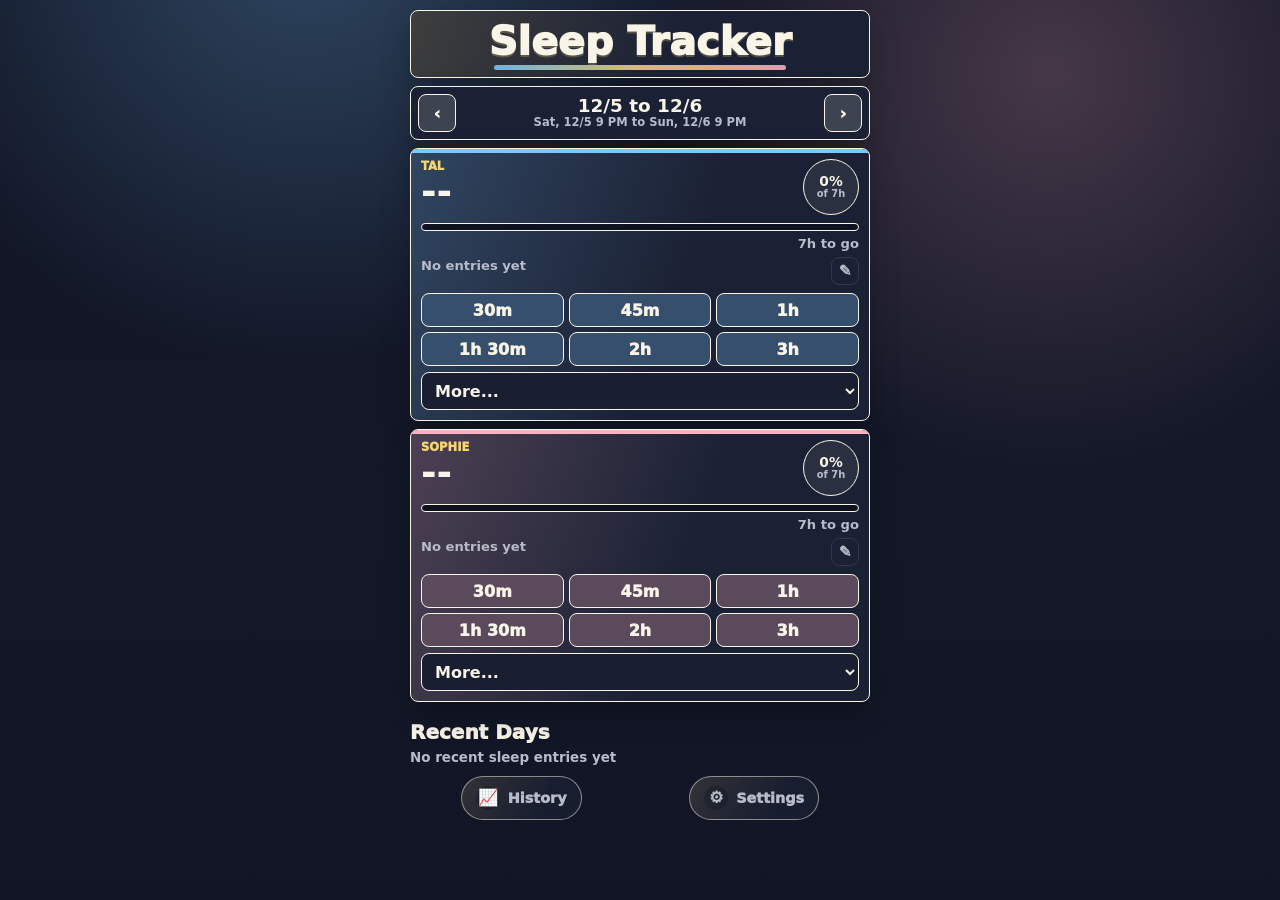
==== commit 6e1c3bf1: "Make title jump to today" ====
--- a/index.html
+++ b/index.html
@@ -15,7 +15,7 @@
 <body>
   <main class="app-shell">
     <header class="top-bar">
-      <h1>Sleep Tracker</h1>
+      <h1><button type="button" class="title-button" data-go-today aria-label="Go to today's sleep day">Sleep Tracker</button></h1>
     </header>
 
     <section class="period-nav" aria-label="Sleep day controls">
@@ -138,11 +138,6 @@
         </div>
         <button type="button" class="plain-x" data-close-history aria-label="Close history">×</button>
       </header>
-      <div class="history-legend" aria-label="Chart legend">
-        <span><i class="tal-legend"></i>Tal</span>
-        <span><i class="sophie-legend"></i>Sophie</span>
-        <span><i class="star-legend"></i>Target met</span>
-      </div>
       <div class="history-chart-shell" data-history-chart></div>
     </div>
   </section>
--- a/styles.css
+++ b/styles.css
@@ -112,9 +112,18 @@
 }
 
 .top-bar h1 {
+  margin: 0;
+}
+
+.title-button {
   position: relative;
   display: inline-block;
-  margin: 0;
+  min-height: 0;
+  border: 0;
+  border-radius: 6px;
+  background: transparent;
+  color: var(--ink);
+  padding: 0 3px 2px;
   font-size: 2.48rem;
   line-height: 0.94;
   letter-spacing: 0;
@@ -123,16 +132,25 @@
   text-shadow: 0 2px 0 color-mix(in srgb, var(--accent) 24%, transparent);
 }
 
-.top-bar h1::after {
+.title-button::after {
   content: "";
   position: absolute;
-  left: 5px;
-  right: 5px;
+  left: 8px;
+  right: 8px;
   bottom: -8px;
   height: 5px;
   border-radius: 999px;
   background: linear-gradient(90deg, var(--tal), var(--accent), var(--sophie));
   opacity: 0.86;
+}
+
+.title-button:hover {
+  transform: translateY(-1px);
+}
+
+.title-button:focus-visible {
+  outline: 2px solid color-mix(in srgb, var(--accent) 70%, transparent);
+  outline-offset: 9px;
 }
 
 button {
@@ -699,51 +717,9 @@
   font-size: 1.85rem;
 }
 
-.history-legend {
-  display: flex;
-  flex-wrap: wrap;
-  gap: 8px;
-  color: var(--muted);
-  font-size: 0.76rem;
-  font-weight: 900;
-}
-
-.history-legend span {
-  display: inline-flex;
-  align-items: center;
-  gap: 5px;
-}
-
-.history-legend i {
-  width: 14px;
-  height: 4px;
-  border-radius: 999px;
-  display: inline-block;
-}
-
-.history-legend .tal-legend {
-  background: var(--tal);
-}
-
-.history-legend .sophie-legend {
-  background: var(--sophie);
-}
-
-.history-legend .star-legend {
-  width: auto;
-  height: auto;
-  color: var(--accent);
-  font-style: normal;
-  line-height: 1;
-}
-
-.history-legend .star-legend::before {
-  content: "★";
-}
-
 .history-chart-frame {
   display: grid;
-  grid-template-columns: 46px minmax(0, 1fr);
+  grid-template-columns: 38px minmax(0, 1fr);
   border: 1px solid color-mix(in srgb, var(--line) 66%, transparent);
   border-radius: 8px;
   overflow: hidden;
@@ -751,20 +727,84 @@
   box-shadow: inset 0 1px 0 color-mix(in srgb, var(--ink) 10%, transparent);
 }
 
+.history-chart-topline {
+  display: flex;
+  justify-content: space-between;
+  align-items: center;
+  gap: 10px;
+  margin: -2px 1px -4px;
+  color: color-mix(in srgb, var(--muted) 78%, transparent);
+  font-size: 0.68rem;
+  font-weight: 900;
+  text-transform: uppercase;
+}
+
+.history-chart-key {
+  display: flex;
+  flex-wrap: wrap;
+  justify-content: flex-end;
+  gap: 5px;
+  text-transform: none;
+}
+
+.history-chart-key span {
+  min-height: 24px;
+  display: inline-flex;
+  align-items: center;
+  gap: 5px;
+  border: 1px solid color-mix(in srgb, var(--line) 48%, transparent);
+  border-radius: 999px;
+  padding: 2px 7px;
+  background: color-mix(in srgb, var(--paper) 72%, transparent);
+  color: color-mix(in srgb, var(--muted) 88%, var(--ink));
+  font-size: 0.68rem;
+}
+
+.key-line {
+  width: 17px;
+  height: 3px;
+  border-radius: 999px;
+  display: inline-block;
+}
+
+.tal-key {
+  background: var(--tal);
+}
+
+.sophie-key {
+  background: var(--sophie);
+}
+
+.target-key {
+  height: 0;
+  border-top: 2px dotted color-mix(in srgb, var(--accent) 76%, var(--muted));
+}
+
+.key-star {
+  color: var(--accent);
+  font-style: normal;
+  line-height: 1;
+}
+
+.key-star::before {
+  content: "★";
+}
+
 .history-y-axis {
   position: relative;
-  border-right: 1px solid color-mix(in srgb, var(--line) 58%, transparent);
+  border-right: 0;
   background:
-    linear-gradient(90deg, color-mix(in srgb, var(--paper) 95%, var(--bg)), color-mix(in srgb, var(--paper) 80%, var(--bg)));
+    linear-gradient(90deg, color-mix(in srgb, var(--paper) 88%, var(--bg)), color-mix(in srgb, var(--paper) 72%, var(--bg)));
 }
 
 .history-y-axis span {
   position: absolute;
-  right: 8px;
+  right: 6px;
   transform: translateY(-50%);
-  color: color-mix(in srgb, var(--muted) 82%, transparent);
-  font-size: 0.66rem;
-  font-weight: 900;
+  color: color-mix(in srgb, var(--muted) 68%, transparent);
+  font-size: 0.62rem;
+  font-weight: 850;
+  letter-spacing: 0;
 }
 
 .history-scroll {
@@ -798,6 +838,30 @@
 .chart-axis {
   stroke: color-mix(in srgb, var(--muted) 34%, transparent);
   stroke-width: 1.2;
+}
+
+.target-guide-line {
+  stroke: color-mix(in srgb, var(--accent) 72%, var(--muted));
+  stroke-width: 1.5;
+  stroke-dasharray: 1 7;
+  stroke-linecap: round;
+  opacity: 0.78;
+}
+
+.target-guide-label {
+  fill: color-mix(in srgb, var(--accent) 82%, var(--muted));
+  font-size: 10px;
+  font-weight: 850;
+  text-anchor: end;
+  opacity: 0.78;
+}
+
+.tal-target-line .target-guide-line {
+  stroke: color-mix(in srgb, var(--tal) 70%, var(--accent));
+}
+
+.sophie-target-line .target-guide-line {
+  stroke: color-mix(in srgb, var(--sophie) 70%, var(--accent));
 }
 
 .history-area {
@@ -1235,10 +1299,10 @@
 @media (max-width: 390px) {
   .quick-add div { grid-template-columns: repeat(2, minmax(0, 1fr)); }
   .top-bar { min-height: 62px; }
-  .top-bar h1 { font-size: 2.12rem; }
+  .title-button { font-size: 2.12rem; }
   .theme-picker { grid-template-columns: repeat(2, minmax(0, 1fr)); }
 }
 
 @media (max-width: 340px) {
-  .top-bar h1 { font-size: 1.92rem; }
-}
+  .title-button { font-size: 1.92rem; }
+}
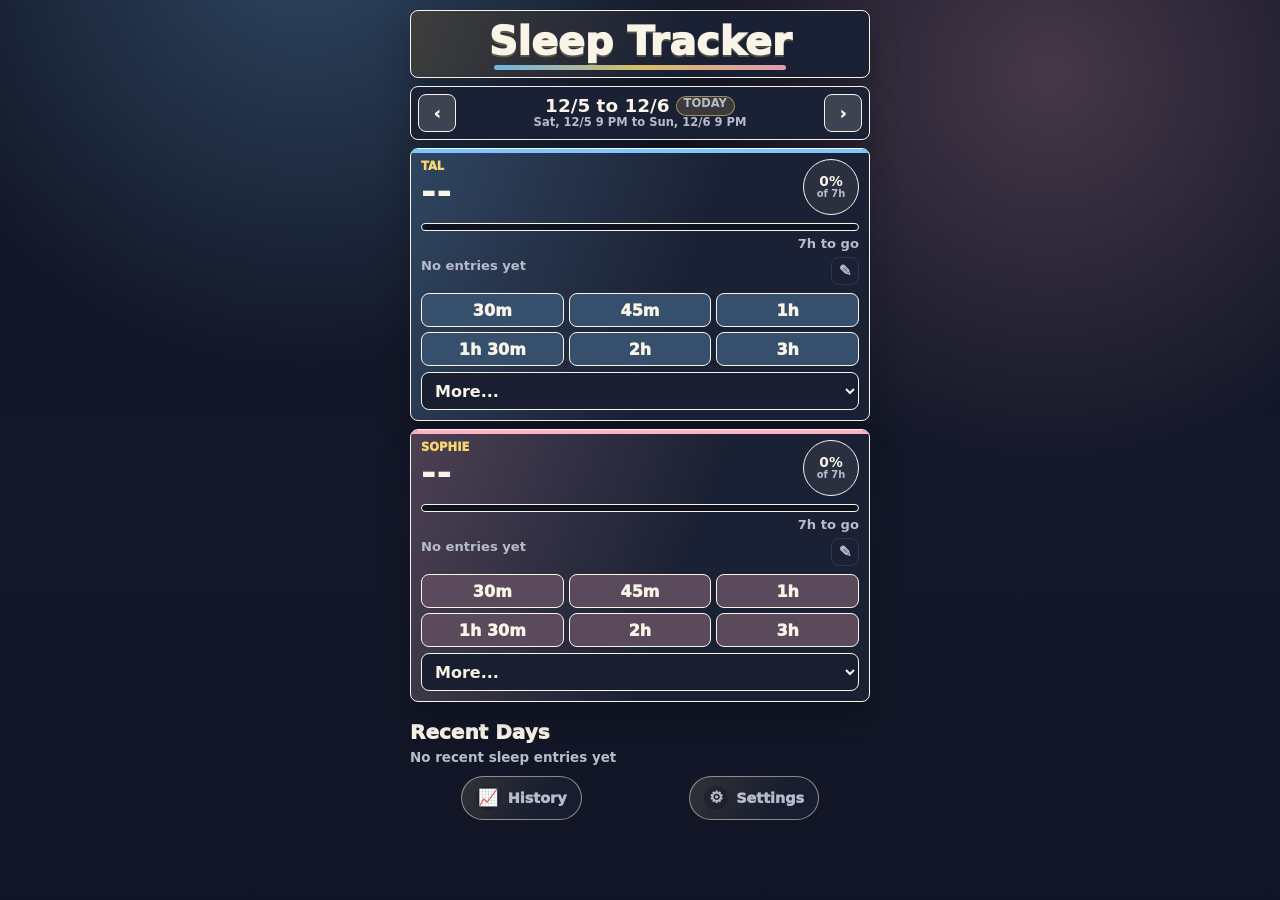
==== commit 2fa73c59: "Show today on current sleep period" ====
--- a/index.html
+++ b/index.html
@@ -9,8 +9,8 @@
   <link rel="icon" href="images/sleep-tracker-icon.png" type="image/png">
   <link rel="shortcut icon" href="images/sleep-tracker-icon.png" type="image/png">
   <link rel="apple-touch-icon" href="images/sleep-tracker-icon.png">
-  <link rel="manifest" href="manifest.webmanifest">
-  <link rel="stylesheet" href="styles.css">
+  <link rel="manifest" href="manifest.webmanifest?v=20260919-today-pill">
+  <link rel="stylesheet" href="styles.css?v=20260919-today-pill">
 </head>
 <body>
   <main class="app-shell">
@@ -21,7 +21,10 @@
     <section class="period-nav" aria-label="Sleep day controls">
       <button type="button" data-prev-period aria-label="Previous sleep day">‹</button>
       <div>
-        <strong data-period-title>9/17 to 9/18</strong>
+        <div class="period-title-line">
+          <strong data-period-title>9/17 to 9/18</strong>
+          <span class="today-pill" data-today-pill hidden>Today</span>
+        </div>
         <span data-period-range>Thu 9/17 9 PM to Fri 9/18 9 PM</span>
       </div>
       <button type="button" data-next-period aria-label="Next sleep day">›</button>
@@ -165,7 +168,7 @@
     </div>
   </section>
 
-  <script src="config.js"></script>
-  <script src="app.js"></script>
+  <script src="config.js?v=20260919-today-pill"></script>
+  <script src="app.js?v=20260919-today-pill"></script>
 </body>
 </html>
--- a/styles.css
+++ b/styles.css
@@ -234,10 +234,32 @@
   text-align: center;
 }
 
+.period-title-line {
+  display: inline-flex;
+  align-items: center;
+  justify-content: center;
+  gap: 6px;
+}
+
 .period-nav strong {
-  display: block;
+  display: inline-block;
   font-size: 1.15rem;
   line-height: 1.05;
+}
+
+.today-pill {
+  display: inline-grid;
+  place-items: center;
+  min-height: 20px;
+  padding: 0 7px;
+  border: 1px solid color-mix(in srgb, var(--accent) 54%, transparent);
+  border-radius: 999px;
+  background: color-mix(in srgb, var(--accent) 14%, transparent);
+  color: var(--accent);
+  font-size: 0.62rem;
+  font-weight: 950;
+  line-height: 1;
+  text-transform: uppercase;
 }
 
 .period-nav span {
@@ -1270,30 +1292,175 @@
 }
 
 body.compact-mode .app-shell {
-  gap: 6px;
+  width: min(100% - 12px, 440px);
+  gap: 5px;
+  padding-top: 6px;
+}
+
+body.compact-mode .top-bar {
+  min-height: 44px;
+  padding: 7px 10px 5px;
+}
+
+body.compact-mode .title-button {
+  font-size: 1.78rem;
+  padding-bottom: 0;
+  text-shadow: none;
+}
+
+body.compact-mode .title-button::after {
+  bottom: -6px;
+  height: 3px;
+  left: 10px;
+  right: 10px;
+}
+
+body.compact-mode .period-nav {
+  grid-template-columns: 32px minmax(0, 1fr) 32px;
+  gap: 4px;
+  padding: 4px;
+}
+
+body.compact-mode .period-nav button {
+  min-height: 30px;
+  padding: 0 6px;
+}
+
+body.compact-mode .period-nav strong {
+  font-size: 1rem;
+}
+
+body.compact-mode .period-nav span {
+  display: none;
+}
+
+body.compact-mode .today-grid {
+  gap: 5px;
 }
 
 body.compact-mode .sleep-card {
-  padding: 8px;
+  padding: 7px 8px;
+}
+
+body.compact-mode .sleep-card::before {
+  height: 3px;
+}
+
+body.compact-mode .person-name {
+  margin-bottom: 0;
+  font-size: 0.66rem;
 }
 
 body.compact-mode .card-top h2 {
-  font-size: 2rem;
+  font-size: 1.72rem;
 }
 
 body.compact-mode .goal-badge {
-  width: 48px;
-  min-height: 48px;
+  width: 42px;
+  min-height: 42px;
+  font-size: 0.52rem;
+}
+
+body.compact-mode .goal-badge strong {
+  font-size: 0.72rem;
+}
+
+body.compact-mode .progress-track {
+  height: 6px;
+  margin: 5px 0 3px;
+}
+
+body.compact-mode .entry-row {
+  min-height: 20px;
+  grid-template-columns: minmax(0, 1fr) 24px;
+}
+
+body.compact-mode .edit-icon {
+  width: 24px;
+  min-height: 24px;
+  font-size: 0.82rem;
+}
+
+body.compact-mode .quick-add {
+  margin-top: 5px;
+}
+
+body.compact-mode .quick-add div {
+  gap: 4px;
 }
 
 body.compact-mode .quick-add button {
-  min-height: 30px;
+  min-height: 27px;
+  border-radius: 7px;
+  font-size: 0.78rem;
+}
+
+body.compact-mode .custom-add {
+  margin-top: 4px;
+}
+
+body.compact-mode select {
+  min-height: 31px;
+  padding: 4px 8px;
 }
 
 body.compact-mode .period-nav span,
 body.compact-mode .entry-list,
 body.compact-mode .sleep-status {
-  font-size: 0.74rem;
+  font-size: 0.7rem;
+}
+
+body.compact-mode .sleep-status {
+  margin-bottom: 3px;
+}
+
+body.compact-mode .history-section {
+  margin-top: 6px;
+  gap: 5px;
+}
+
+body.compact-mode .section-heading h2 {
+  font-size: 1rem;
+}
+
+body.compact-mode .history-list {
+  gap: 5px;
+}
+
+body.compact-mode .history-day {
+  padding: 6px;
+}
+
+body.compact-mode .history-day h3 {
+  margin-bottom: 5px;
+  font-size: 0.7rem;
+}
+
+body.compact-mode .mini-card {
+  min-height: 62px;
+  gap: 1px;
+}
+
+body.compact-mode .mini-card strong {
+  font-size: 0.92rem;
+}
+
+body.compact-mode .mini-card span,
+body.compact-mode .mini-card small {
+  font-size: 0.62rem;
+}
+
+body.compact-mode .bottom-action {
+  min-width: 96px;
+  min-height: 36px;
+  padding: 0 10px;
+  font-size: 0.8rem;
+}
+
+body.compact-mode .bottom-action .tool-emoji {
+  width: 20px;
+  height: 20px;
+  font-size: 0.9rem;
 }
 
 @media (max-width: 390px) {
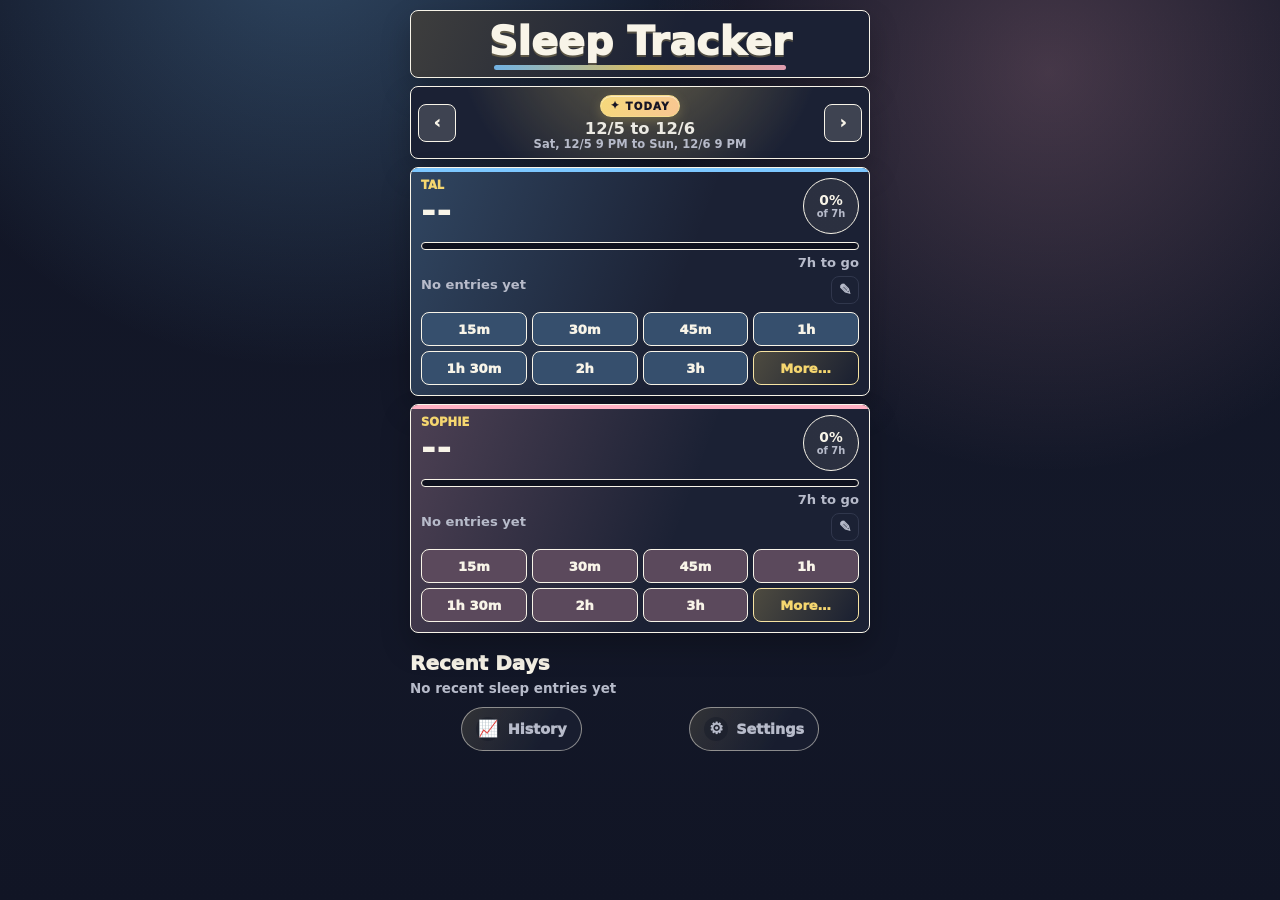
==== commit 308f29dc: "Polish sleep tracking interactions" ====
--- a/index.html
+++ b/index.html
@@ -9,8 +9,8 @@
   <link rel="icon" href="images/sleep-tracker-icon.png" type="image/png">
   <link rel="shortcut icon" href="images/sleep-tracker-icon.png" type="image/png">
   <link rel="apple-touch-icon" href="images/sleep-tracker-icon.png">
-  <link rel="manifest" href="manifest.webmanifest?v=20260919-today-pill">
-  <link rel="stylesheet" href="styles.css?v=20260919-today-pill">
+  <link rel="manifest" href="manifest.webmanifest?v=20260926-delight">
+  <link rel="stylesheet" href="styles.css?v=20260926-delight">
 </head>
 <body>
   <main class="app-shell">
@@ -22,8 +22,8 @@
       <button type="button" data-prev-period aria-label="Previous sleep day">‹</button>
       <div>
         <div class="period-title-line">
+          <span class="today-pill" data-today-pill hidden><i aria-hidden="true">✦</i>Today</span>
           <strong data-period-title>9/17 to 9/18</strong>
-          <span class="today-pill" data-today-pill hidden>Today</span>
         </div>
         <span data-period-range>Thu 9/17 9 PM to Fri 9/18 9 PM</span>
       </div>
@@ -168,7 +168,40 @@
     </div>
   </section>
 
-  <script src="config.js?v=20260919-today-pill"></script>
-  <script src="app.js?v=20260919-today-pill"></script>
+  <div class="modal-backdrop" data-duration-backdrop hidden></div>
+  <section class="duration-modal" data-duration-modal hidden role="dialog" aria-modal="true" aria-labelledby="duration-title">
+    <div class="duration-panel">
+      <header>
+        <div>
+          <p class="eyebrow" data-duration-person>For Tal</p>
+          <h2 id="duration-title">Add more sleep</h2>
+        </div>
+        <button type="button" class="plain-x" data-close-duration aria-label="Close duration picker">×</button>
+      </header>
+
+      <div class="duration-picker">
+        <button type="button" class="duration-step" data-duration-step="-15" aria-label="Subtract 15 minutes">−</button>
+        <output class="duration-value" data-duration-value>15m</output>
+        <button type="button" class="duration-step" data-duration-step="15" aria-label="Add 15 minutes">+</button>
+      </div>
+
+      <input class="duration-range" data-duration-range type="range" min="15" max="540" step="15" value="15" aria-label="Sleep duration">
+
+      <div class="duration-presets" aria-label="Longer duration suggestions">
+        <button type="button" data-duration-preset="150">2h 30m</button>
+        <button type="button" data-duration-preset="240">4h</button>
+        <button type="button" data-duration-preset="360">6h</button>
+        <button type="button" data-duration-preset="480">8h</button>
+      </div>
+
+      <button type="button" class="primary duration-add-button" data-add-duration>Add 15m for Tal</button>
+    </div>
+  </section>
+
+  <div class="confetti-stage" data-confetti-stage aria-hidden="true"></div>
+  <div class="sr-only" data-goal-announcer aria-live="polite"></div>
+
+  <script src="config.js?v=20260926-delight"></script>
+  <script src="app.js?v=20260926-delight"></script>
 </body>
 </html>
--- a/styles.css
+++ b/styles.css
@@ -94,7 +94,8 @@
 .history-day,
 .settings-panel,
 .history-panel,
-.entry-panel {
+.entry-panel,
+.duration-panel {
   border: 1px solid var(--ink);
   border-radius: 8px;
   background: var(--paper);
@@ -226,6 +227,8 @@
 }
 
 .period-nav {
+  position: relative;
+  overflow: hidden;
   display: grid;
   grid-template-columns: 38px minmax(0, 1fr) 38px;
   gap: 6px;
@@ -235,10 +238,11 @@
 }
 
 .period-title-line {
-  display: inline-flex;
+  display: inline-grid;
   align-items: center;
   justify-content: center;
-  gap: 6px;
+  justify-items: center;
+  gap: 3px;
 }
 
 .period-nav strong {
@@ -248,21 +252,40 @@
 }
 
 .today-pill {
-  display: inline-grid;
-  place-items: center;
-  min-height: 20px;
-  padding: 0 7px;
-  border: 1px solid color-mix(in srgb, var(--accent) 54%, transparent);
+  display: inline-flex;
+  align-items: center;
+  gap: 5px;
+  min-height: 22px;
+  padding: 0 9px;
+  border: 1px solid color-mix(in srgb, var(--accent) 76%, var(--ink));
   border-radius: 999px;
-  background: color-mix(in srgb, var(--accent) 14%, transparent);
-  color: var(--accent);
-  font-size: 0.62rem;
+  background: linear-gradient(115deg, color-mix(in srgb, var(--accent) 92%, #fff), color-mix(in srgb, var(--sophie) 42%, var(--accent)));
+  color: #171525;
+  box-shadow: 0 4px 12px color-mix(in srgb, var(--accent) 22%, transparent), inset 0 1px 0 rgba(255, 255, 255, 0.52);
+  font-size: 0.64rem;
   font-weight: 950;
   line-height: 1;
+  letter-spacing: 0.11em;
   text-transform: uppercase;
 }
 
-.period-nav span {
+.today-pill i {
+  font-size: 0.68rem;
+  font-style: normal;
+}
+
+.period-nav.is-today {
+  background:
+    radial-gradient(circle at 50% -80%, color-mix(in srgb, var(--accent) 36%, transparent), transparent 70%),
+    var(--paper);
+}
+
+.period-nav.is-today strong {
+  color: color-mix(in srgb, var(--ink) 82%, var(--muted));
+  font-size: 1.02rem;
+}
+
+.period-nav [data-period-range] {
   display: block;
   color: var(--muted);
   font-size: 0.72rem;
@@ -529,20 +552,27 @@
 
 .quick-add div {
   display: grid;
-  grid-template-columns: repeat(3, minmax(0, 1fr));
+  grid-template-columns: repeat(4, minmax(0, 1fr));
   gap: 5px;
 }
 
 .quick-add button {
   min-height: 34px;
-  padding: 0 4px;
+  padding: 0 3px;
   background: color-mix(in srgb, var(--card-color) 28%, var(--paper));
-}
-
-.custom-add {
-  display: grid;
-  grid-template-columns: 1fr;
-  margin-top: 6px;
+  font-size: 0.82rem;
+}
+
+.quick-add .more-duration-button {
+  border-color: color-mix(in srgb, var(--accent) 58%, var(--ink));
+  background:
+    linear-gradient(120deg, color-mix(in srgb, var(--accent) 24%, transparent), transparent),
+    color-mix(in srgb, var(--paper) 82%, var(--bg));
+  color: var(--accent);
+}
+
+.more-duration-button span {
+  letter-spacing: 0.08em;
 }
 
 input, select {
@@ -676,7 +706,8 @@
 
 .settings-modal,
 .history-modal,
-.entry-modal {
+.entry-modal,
+.duration-modal {
   position: fixed;
   inset: 8px;
   z-index: 11;
@@ -691,13 +722,20 @@
   place-items: center;
 }
 
+.duration-modal {
+  inset: 0;
+  place-items: end center;
+  padding: 12px max(10px, env(safe-area-inset-right)) max(10px, env(safe-area-inset-bottom)) max(10px, env(safe-area-inset-left));
+}
+
 .history-modal {
   place-items: center;
 }
 
 .settings-panel,
 .history-panel,
-.entry-panel {
+.entry-panel,
+.duration-panel {
   width: min(100%, 440px);
   max-height: calc(100vh - 16px);
   overflow-y: auto;
@@ -715,6 +753,27 @@
   border-color: color-mix(in srgb, var(--ink) 70%, var(--line));
 }
 
+.duration-panel {
+  width: min(100%, 460px);
+  padding: 18px;
+  gap: 16px;
+  border-radius: 24px 24px 12px 12px;
+  border-color: color-mix(in srgb, var(--accent) 52%, var(--ink));
+  background:
+    radial-gradient(circle at 12% 0%, color-mix(in srgb, var(--tal) 22%, transparent), transparent 36%),
+    radial-gradient(circle at 90% 10%, color-mix(in srgb, var(--sophie) 18%, transparent), transparent 34%),
+    var(--paper);
+  box-shadow: 0 -16px 50px rgba(0, 0, 0, 0.34);
+}
+
+.duration-modal:not([hidden]) .duration-panel {
+  animation: duration-sheet-in 220ms cubic-bezier(0.2, 0.82, 0.25, 1) both;
+}
+
+.duration-modal.is-closing .duration-panel {
+  animation: duration-sheet-out 160ms ease-in both;
+}
+
 .history-modal:not([hidden]) .history-panel {
   animation: history-pop-in 180ms cubic-bezier(0.2, 0.8, 0.2, 1) both;
 }
@@ -725,7 +784,8 @@
 
 .settings-panel header,
 .history-panel header,
-.entry-panel header {
+.entry-panel header,
+.duration-panel header {
   display: flex;
   justify-content: space-between;
   gap: 12px;
@@ -734,9 +794,111 @@
 
 .settings-panel h2,
 .history-panel h2,
-.entry-panel h2 {
+.entry-panel h2,
+.duration-panel h2 {
   margin: 0;
   font-size: 1.85rem;
+}
+
+.duration-picker {
+  display: grid;
+  grid-template-columns: 54px minmax(0, 1fr) 54px;
+  align-items: center;
+  gap: 10px;
+}
+
+.duration-step {
+  min-height: 54px;
+  border-radius: 50%;
+  padding: 0;
+  border-color: color-mix(in srgb, var(--accent) 56%, var(--line));
+  background: color-mix(in srgb, var(--accent) 12%, var(--paper));
+  color: var(--accent);
+  font-size: 1.7rem;
+  line-height: 1;
+}
+
+.duration-value {
+  min-height: 74px;
+  display: grid;
+  place-items: center;
+  border: 1px solid color-mix(in srgb, var(--line) 72%, transparent);
+  border-radius: 18px;
+  background: color-mix(in srgb, var(--bg) 32%, transparent);
+  color: var(--ink);
+  font-size: clamp(2rem, 10vw, 3rem);
+  font-weight: 1000;
+  letter-spacing: -0.04em;
+  text-shadow: 0 2px 0 color-mix(in srgb, var(--accent) 24%, transparent);
+}
+
+.duration-range {
+  appearance: none;
+  min-height: 34px;
+  border: 0;
+  padding: 0;
+  background: transparent;
+  accent-color: var(--accent);
+}
+
+.duration-range::-webkit-slider-runnable-track {
+  height: 8px;
+  border: 1px solid color-mix(in srgb, var(--ink) 56%, transparent);
+  border-radius: 999px;
+  background: linear-gradient(90deg, var(--tal), var(--accent), var(--sophie));
+}
+
+.duration-range::-webkit-slider-thumb {
+  appearance: none;
+  width: 28px;
+  height: 28px;
+  margin-top: -11px;
+  border: 2px solid var(--ink);
+  border-radius: 50%;
+  background: var(--paper);
+  box-shadow: 0 4px 12px rgba(0, 0, 0, 0.28);
+}
+
+.duration-range::-moz-range-track {
+  height: 8px;
+  border: 1px solid color-mix(in srgb, var(--ink) 56%, transparent);
+  border-radius: 999px;
+  background: linear-gradient(90deg, var(--tal), var(--accent), var(--sophie));
+}
+
+.duration-range::-moz-range-thumb {
+  width: 28px;
+  height: 28px;
+  border: 2px solid var(--ink);
+  border-radius: 50%;
+  background: var(--paper);
+}
+
+.duration-presets {
+  display: grid;
+  grid-template-columns: repeat(4, minmax(0, 1fr));
+  gap: 6px;
+}
+
+.duration-presets button {
+  min-height: 38px;
+  padding: 0 4px;
+  border-color: color-mix(in srgb, var(--line) 72%, transparent);
+  background: color-mix(in srgb, var(--paper) 74%, var(--bg));
+  color: var(--muted);
+  font-size: 0.78rem;
+}
+
+.duration-presets button.is-selected {
+  border-color: var(--accent);
+  background: color-mix(in srgb, var(--accent) 20%, var(--paper));
+  color: var(--ink);
+}
+
+.duration-add-button {
+  min-height: 52px;
+  border-radius: 14px;
+  font-size: 1rem;
 }
 
 .history-chart-frame {
@@ -935,6 +1097,42 @@
   opacity: 0.86;
 }
 
+.chart-series-label line {
+  stroke-width: 2;
+  stroke-linecap: round;
+  opacity: 0.78;
+}
+
+.chart-series-label rect {
+  stroke-width: 1.2;
+  filter: drop-shadow(0 3px 5px rgba(0, 0, 0, 0.18));
+}
+
+.chart-series-label text {
+  fill: #111525;
+  font-size: 10px;
+  font-weight: 950;
+  text-anchor: middle;
+}
+
+.tal-series-label line,
+.tal-series-label rect {
+  stroke: var(--tal);
+}
+
+.tal-series-label rect {
+  fill: color-mix(in srgb, var(--tal) 88%, #fff);
+}
+
+.sophie-series-label line,
+.sophie-series-label rect {
+  stroke: var(--sophie);
+}
+
+.sophie-series-label rect {
+  fill: color-mix(in srgb, var(--sophie) 88%, #fff);
+}
+
 .chart-date-label {
   fill: color-mix(in srgb, var(--muted) 82%, transparent);
   font-size: 11px;
@@ -977,6 +1175,172 @@
   to {
     opacity: 0;
     transform: translateY(8px) scale(0.985);
+  }
+}
+
+@keyframes duration-sheet-in {
+  from {
+    opacity: 0;
+    transform: translateY(34px) scale(0.985);
+  }
+  to {
+    opacity: 1;
+    transform: translateY(0) scale(1);
+  }
+}
+
+@keyframes duration-sheet-out {
+  from {
+    opacity: 1;
+    transform: translateY(0) scale(1);
+  }
+  to {
+    opacity: 0;
+    transform: translateY(28px) scale(0.99);
+  }
+}
+
+.confetti-stage {
+  position: fixed;
+  inset: 0;
+  z-index: 30;
+  overflow: hidden;
+  pointer-events: none;
+}
+
+.confetti-burst {
+  position: absolute;
+  inset: 0;
+}
+
+.confetti-piece {
+  position: absolute;
+  left: 50%;
+  top: 54%;
+  width: var(--size);
+  height: calc(var(--size) * 1.65);
+  border-radius: 2px;
+  background: var(--confetti-color);
+  opacity: 0;
+  box-shadow: 0 1px 2px rgba(0, 0, 0, 0.14);
+  animation: confetti-flight var(--duration) cubic-bezier(0.18, 0.75, 0.28, 1) var(--delay) forwards;
+}
+
+.confetti-piece.shape-1 {
+  height: var(--size);
+  border-radius: 50%;
+}
+
+.confetti-piece.shape-2 {
+  height: calc(var(--size) * 0.7);
+  border-radius: 999px;
+}
+
+.confetti-piece.shape-3 {
+  width: calc(var(--size) * 0.85);
+  clip-path: polygon(50% 0, 100% 100%, 0 100%);
+}
+
+.goal-toast {
+  position: absolute;
+  top: max(18px, calc(env(safe-area-inset-top) + 12px));
+  left: 50%;
+  width: min(calc(100% - 28px), 350px);
+  min-height: 64px;
+  display: grid;
+  grid-template-columns: 38px 1fr;
+  align-items: center;
+  column-gap: 10px;
+  border: 1px solid color-mix(in srgb, var(--accent) 70%, #fff);
+  border-radius: 22px;
+  padding: 9px 14px 9px 10px;
+  background:
+    linear-gradient(120deg, color-mix(in srgb, var(--accent) 22%, transparent), transparent 55%),
+    color-mix(in srgb, var(--paper) 92%, #000);
+  color: var(--ink);
+  box-shadow: 0 14px 38px rgba(0, 0, 0, 0.34), inset 0 1px 0 rgba(255, 255, 255, 0.24);
+  transform: translateX(-50%);
+  animation: goal-toast-pop 3.2s cubic-bezier(0.2, 0.78, 0.2, 1) both;
+}
+
+.goal-toast > span {
+  grid-row: 1 / span 2;
+  width: 38px;
+  height: 38px;
+  display: grid;
+  place-items: center;
+  border-radius: 50%;
+  background: linear-gradient(135deg, var(--accent), color-mix(in srgb, var(--sophie) 64%, var(--accent)));
+  color: #171525;
+  font-size: 1.18rem;
+  box-shadow: 0 4px 12px color-mix(in srgb, var(--accent) 28%, transparent);
+}
+
+.goal-toast strong {
+  align-self: end;
+  font-size: 0.98rem;
+  line-height: 1.15;
+}
+
+.goal-toast small {
+  align-self: start;
+  color: var(--muted);
+  font-size: 0.72rem;
+  font-weight: 800;
+}
+
+.sophie-confetti .goal-toast > span {
+  background: linear-gradient(135deg, var(--sophie), var(--accent));
+}
+
+.tal-confetti .goal-toast > span {
+  background: linear-gradient(135deg, var(--tal), var(--accent));
+}
+
+.quiet-confetti .goal-toast {
+  animation: none;
+}
+
+.sr-only {
+  position: absolute;
+  width: 1px;
+  height: 1px;
+  padding: 0;
+  margin: -1px;
+  overflow: hidden;
+  clip: rect(0, 0, 0, 0);
+  white-space: nowrap;
+  border: 0;
+}
+
+@keyframes confetti-flight {
+  0% {
+    opacity: 0;
+    transform: translate(-50%, -50%) translate(0, 0) rotate(0deg) scale(0.5);
+  }
+  7% { opacity: 1; }
+  28% {
+    opacity: 1;
+    transform: translate(-50%, -50%) translate(var(--burst-x), var(--burst-y)) rotate(calc(var(--turn) * 0.34)) scale(1);
+  }
+  100% {
+    opacity: 0;
+    transform: translate(-50%, -50%) translate(calc(var(--burst-x) + var(--drift)), 66vh) rotate(var(--turn)) scale(0.88);
+  }
+}
+
+@keyframes goal-toast-pop {
+  0% {
+    opacity: 0;
+    transform: translate(-50%, -18px) scale(0.9);
+  }
+  10%, 76% {
+    opacity: 1;
+    transform: translate(-50%, 0) scale(1);
+  }
+  100% {
+    opacity: 0;
+    transform: translate(-50%, -8px) scale(0.98);
   }
 }
 
@@ -1330,7 +1694,7 @@
   font-size: 1rem;
 }
 
-body.compact-mode .period-nav span {
+body.compact-mode .period-nav [data-period-range] {
   display: none;
 }
 
@@ -1395,19 +1759,26 @@
   font-size: 0.78rem;
 }
 
-body.compact-mode .custom-add {
-  margin-top: 4px;
-}
-
 body.compact-mode select {
   min-height: 31px;
   padding: 4px 8px;
 }
 
-body.compact-mode .period-nav span,
+body.compact-mode .period-nav [data-period-range],
 body.compact-mode .entry-list,
 body.compact-mode .sleep-status {
   font-size: 0.7rem;
+}
+
+body.compact-mode .period-nav [data-period-range] {
+  display: none;
+}
+
+body.compact-mode .today-pill {
+  display: inline-flex;
+  min-height: 18px;
+  padding: 0 7px;
+  font-size: 0.56rem;
 }
 
 body.compact-mode .sleep-status {
@@ -1464,12 +1835,21 @@
 }
 
 @media (max-width: 390px) {
-  .quick-add div { grid-template-columns: repeat(2, minmax(0, 1fr)); }
+  .quick-add button { font-size: 0.76rem; }
   .top-bar { min-height: 62px; }
   .title-button { font-size: 2.12rem; }
   .theme-picker { grid-template-columns: repeat(2, minmax(0, 1fr)); }
+  .duration-panel { padding: 16px 14px; }
+  .duration-presets button { font-size: 0.72rem; }
 }
 
 @media (max-width: 340px) {
   .title-button { font-size: 1.92rem; }
-}
+  .quick-add div { grid-template-columns: repeat(2, minmax(0, 1fr)); }
+  .duration-presets { grid-template-columns: repeat(2, minmax(0, 1fr)); }
+}
+
+@media (prefers-reduced-motion: reduce) {
+  .confetti-piece { display: none; }
+  .goal-toast { animation: none; }
+}
